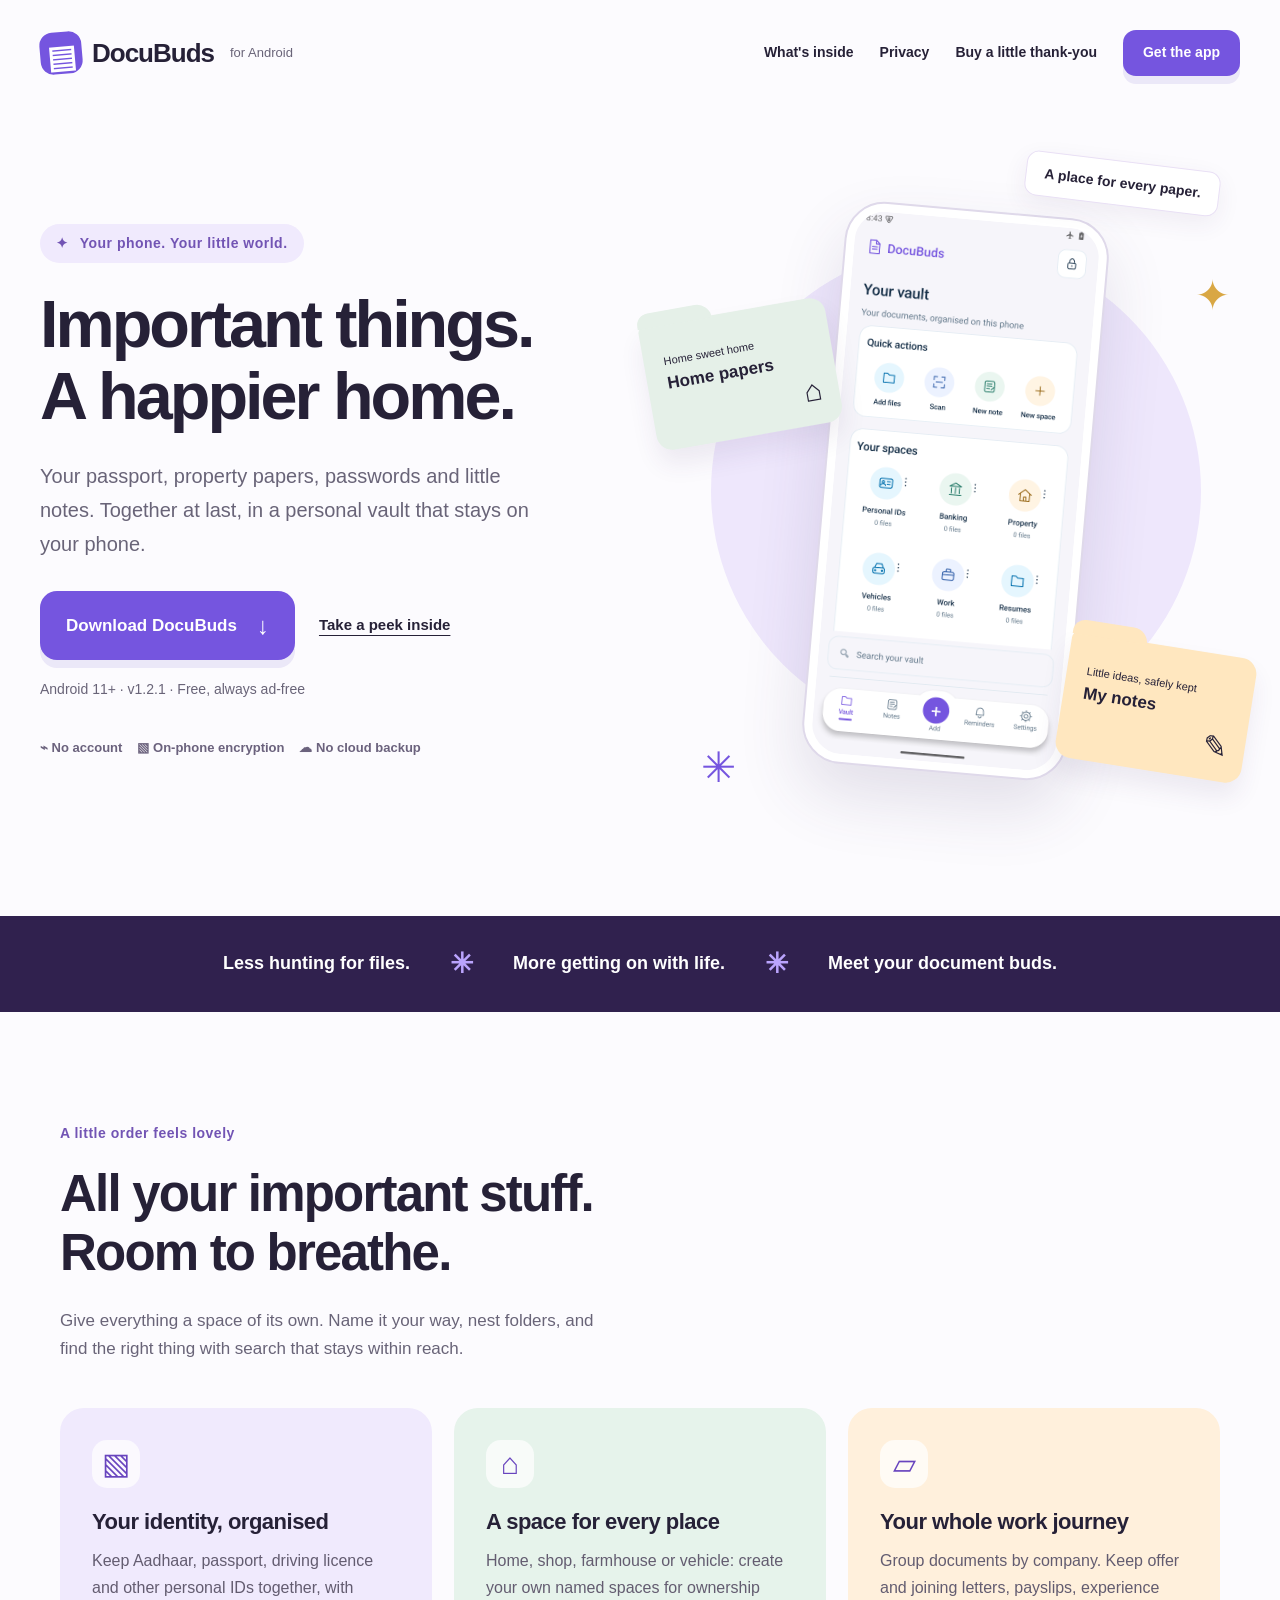
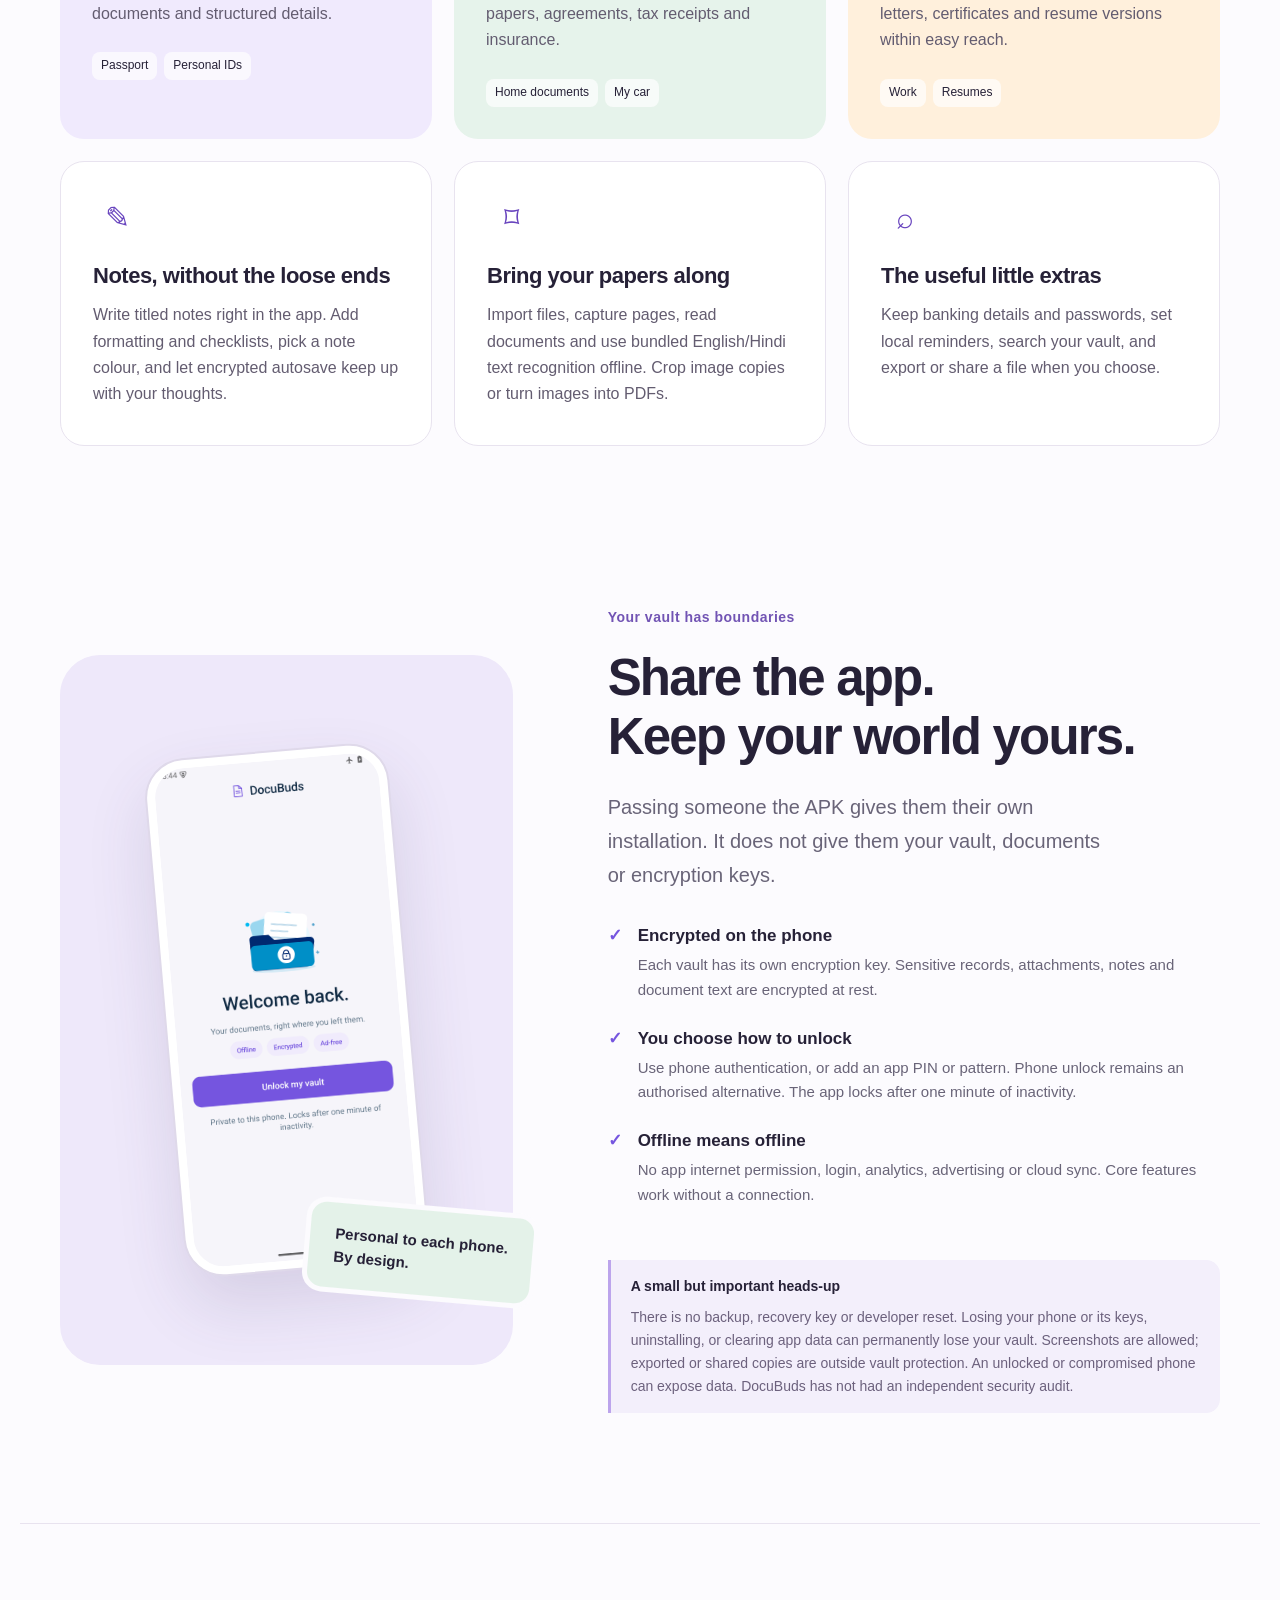
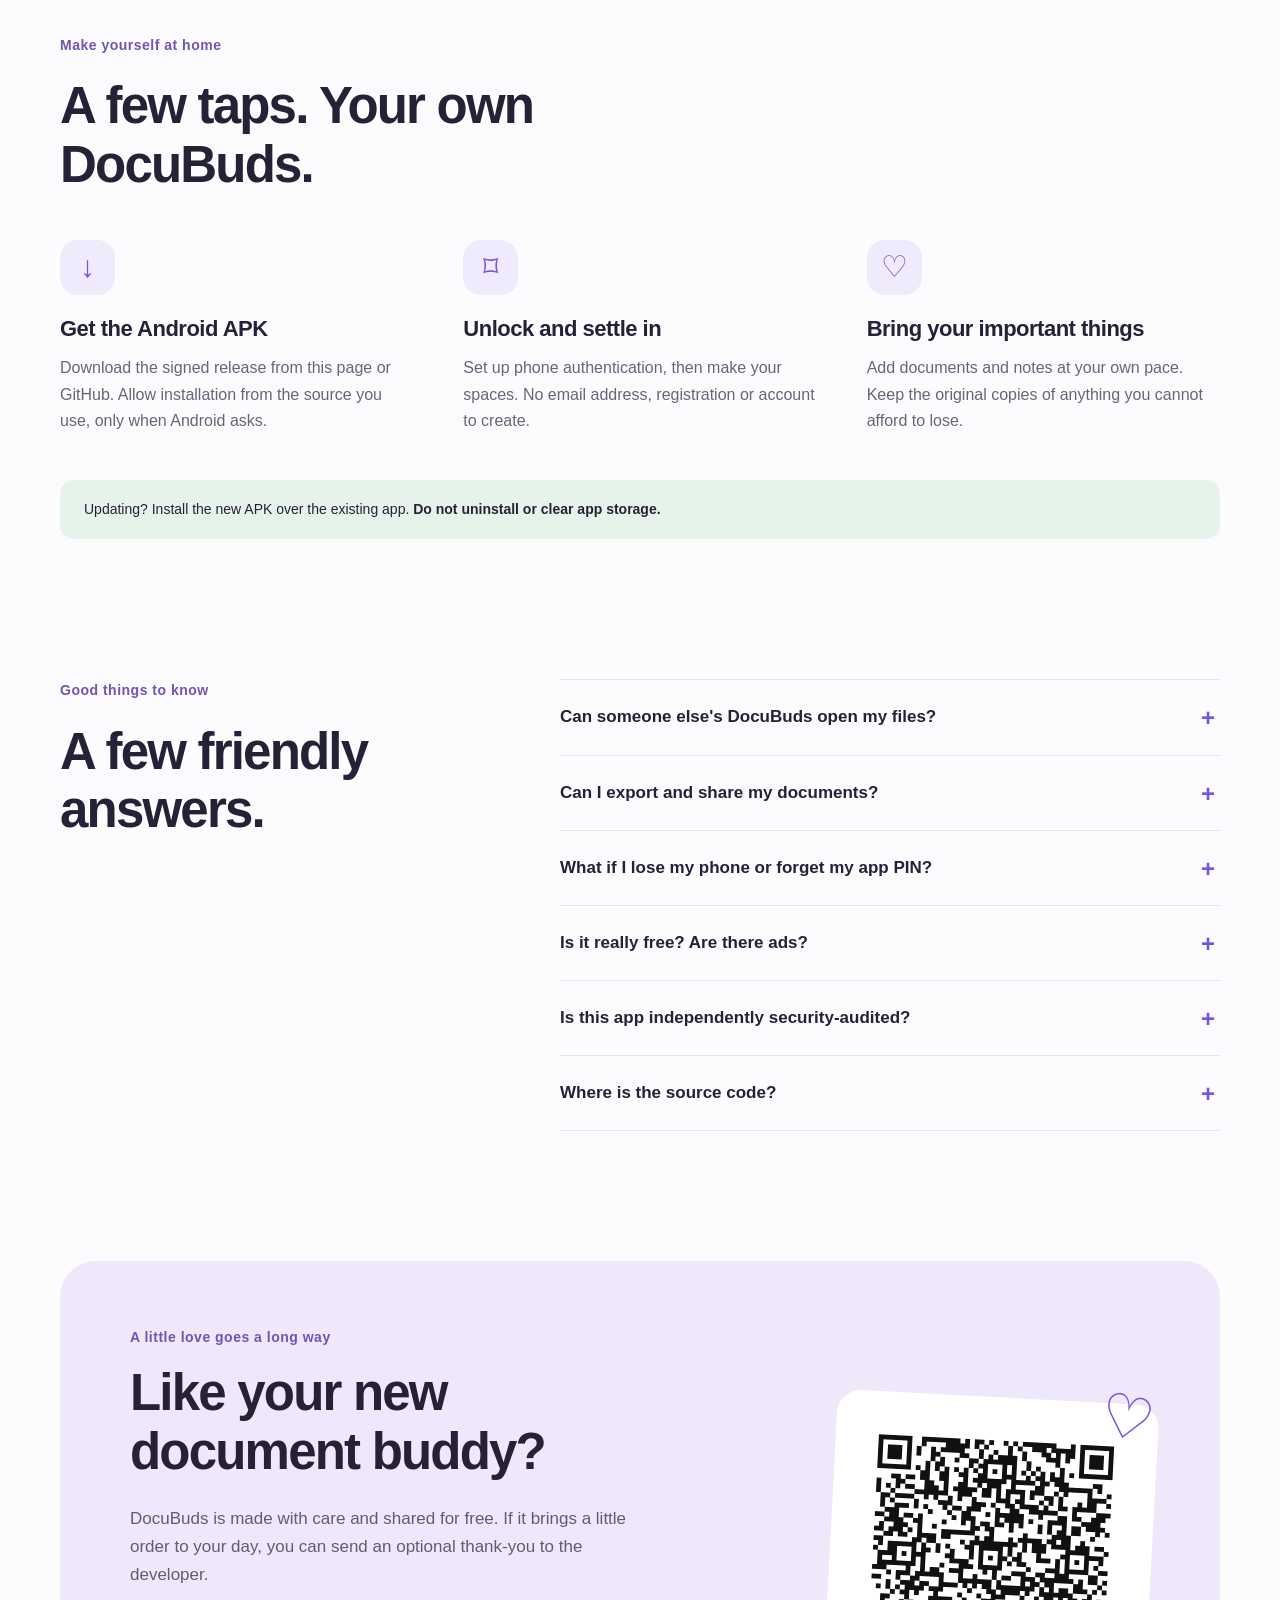
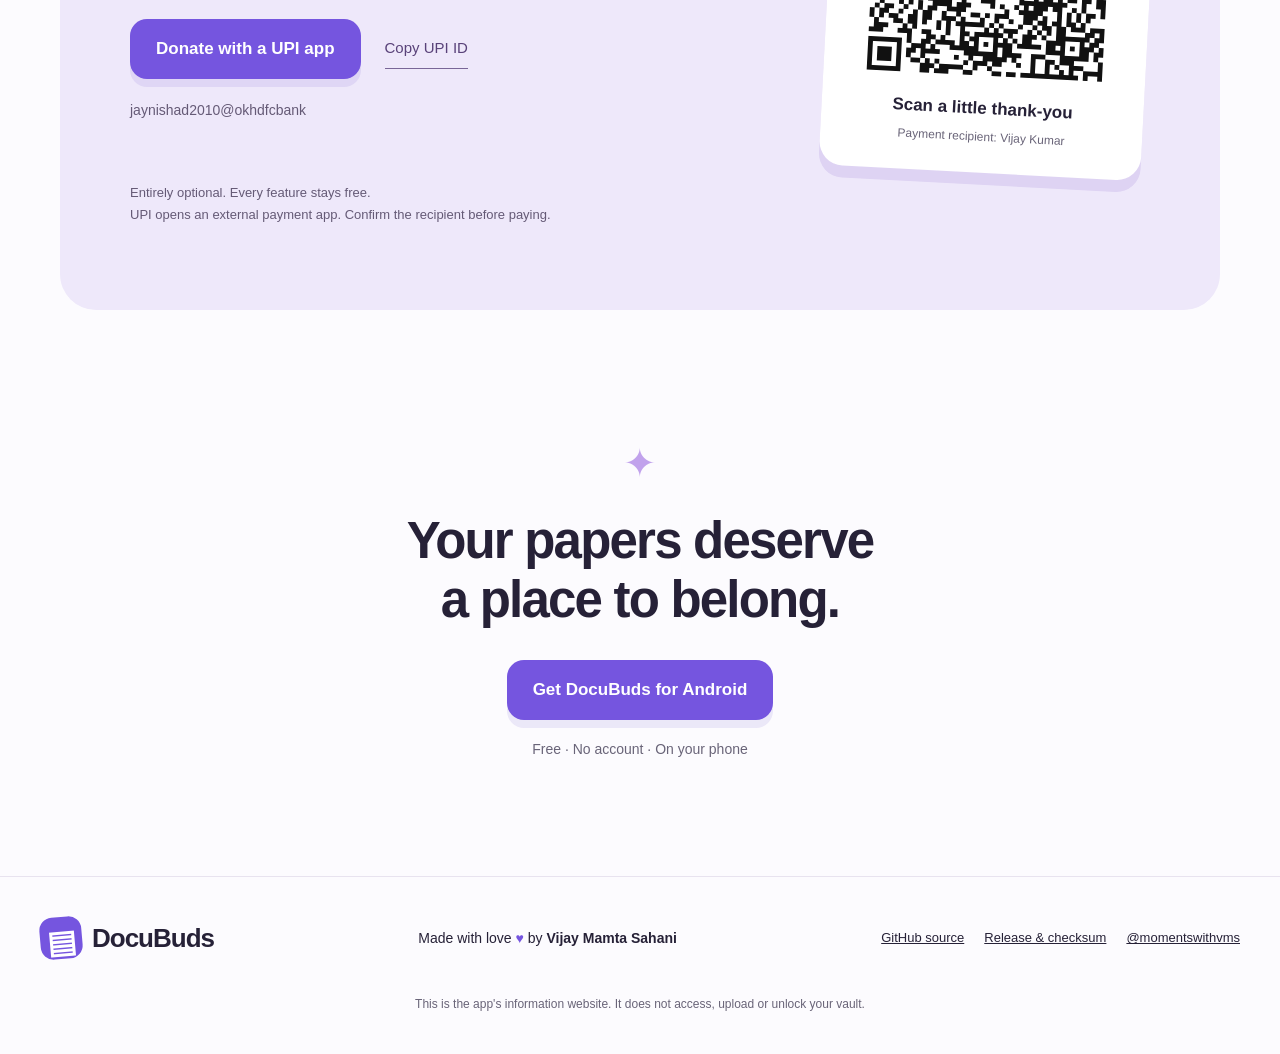
==== index.html @ 83941157 "Add playful DocuBuds landing page and public project information" ====
<!doctype html>
<html lang="en"><head><meta charset="utf-8"><meta name="viewport" content="width=device-width,initial-scale=1"><meta name="theme-color" content="#7555df"><meta name="description" content="Meet DocuBuds, a free Android vault for documents, passwords and notes. Encrypted on your phone. No account, ads or cloud backup."><title>DocuBuds — A little home for your important things</title><link rel="stylesheet" href="style.css"></head>
<body><header><a class="brand" href="#"><span class="logo" aria-hidden="true">▤</span>DocuBuds<span class="android">for Android</span></a><nav aria-label="Main navigation"><a href="#inside">What's inside</a><a href="#privacy">Privacy</a><a href="#support">Buy a little thank-you</a><a class="button small" href="https://github.com/vijayxprty/secured-documents-app/releases/download/v1.2.1/DocuBuds-1.2.1.apk">Get the app</a></nav></header>
<main><section class="hero"><div class="hero-copy"><span class="eyebrow"><span aria-hidden="true">✦</span> Your phone. Your little world.</span><h1>Important things.<br>A happier home.</h1><p class="lead">Your passport, property papers, passwords and little notes. Together at last, in a personal vault that stays on your phone.</p><div class="actions"><a class="button" href="https://github.com/vijayxprty/secured-documents-app/releases/download/v1.2.1/DocuBuds-1.2.1.apk">Download DocuBuds <span class="download" aria-hidden="true">↓</span></a><a class="text-link" href="#inside">Take a peek inside</a></div><p class="download-meta">Android 11+ · v1.2.1 · Free, always ad-free</p><div class="promise"><span>⌁ No account</span><span>▧ On-phone encryption</span><span>☁ No cloud backup</span></div></div><div class="hero-art"><div class="orbit"></div><span class="sticker sticker-one">A place for every paper.</span><div class="phone"><img src="assets/vault.png" alt="Actual DocuBuds vault screen with named spaces, sticky search and floating purple navigation" width="1080" height="2400"></div><div class="folder folder-one"><span>Home sweet home</span><b>Home papers</b><i aria-hidden="true">⌂</i></div><div class="folder folder-two"><span>Little ideas, safely kept</span><b>My notes</b><i aria-hidden="true">✎</i></div><span class="spark spark-one" aria-hidden="true">✳</span><span class="spark spark-two" aria-hidden="true">✦</span></div></section>
<div class="ribbon"><span>Less hunting for files.</span><span aria-hidden="true">✳</span><span>More getting on with life.</span><span aria-hidden="true">✳</span><span>Meet your document buds.</span></div>
<section id="inside" class="inside section"><div class="section-heading"><span class="eyebrow">A little order feels lovely</span><h2>All your important stuff.<br>Room to breathe.</h2><p>Give everything a space of its own. Name it your way, nest folders, and find the right thing with search that stays within reach.</p></div><div class="feature-grid"><article class="feature lavender"><span class="feature-icon" aria-hidden="true">▧</span><h3>Your identity, organised</h3><p>Keep Aadhaar, passport, driving licence and other personal IDs together, with documents and structured details.</p><div class="mini-tags"><span>Passport</span><span>Personal IDs</span></div></article><article class="feature mint"><span class="feature-icon" aria-hidden="true">⌂</span><h3>A space for every place</h3><p>Home, shop, farmhouse or vehicle: create your own named spaces for ownership papers, agreements, tax receipts and insurance.</p><div class="mini-tags"><span>Home documents</span><span>My car</span></div></article><article class="feature peach"><span class="feature-icon" aria-hidden="true">▱</span><h3>Your whole work journey</h3><p>Group documents by company. Keep offer and joining letters, payslips, experience letters, certificates and resume versions within easy reach.</p><div class="mini-tags"><span>Work</span><span>Resumes</span></div></article><article class="feature white"><span class="feature-icon" aria-hidden="true">✎</span><h3>Notes, without the loose ends</h3><p>Write titled notes right in the app. Add formatting and checklists, pick a note colour, and let encrypted autosave keep up with your thoughts.</p></article><article class="feature white"><span class="feature-icon" aria-hidden="true">⌑</span><h3>Bring your papers along</h3><p>Import files, capture pages, read documents and use bundled English/Hindi text recognition offline. Crop image copies or turn images into PDFs.</p></article><article class="feature white"><span class="feature-icon" aria-hidden="true">⌕</span><h3>The useful little extras</h3><p>Keep banking details and passwords, set local reminders, search your vault, and export or share a file when you choose.</p></article></div></section>
<section id="privacy" class="privacy section"><div class="privacy-art"><div class="phone phone-lock"><img src="assets/lock.png" alt="DocuBuds centred lock screen with phone authentication and one-minute inactivity lock" width="1080" height="2400" loading="lazy"></div><span class="privacy-stamp">Personal to each phone.<br>By design.</span></div><div class="privacy-copy"><span class="eyebrow">Your vault has boundaries</span><h2>Share the app.<br>Keep your world yours.</h2><p class="lead">Passing someone the APK gives them their own installation. It does not give them your vault, documents or encryption keys.</p><ul class="privacy-list"><li><b>Encrypted on the phone</b><span>Each vault has its own encryption key. Sensitive records, attachments, notes and document text are encrypted at rest.</span></li><li><b>You choose how to unlock</b><span>Use phone authentication, or add an app PIN or pattern. Phone unlock remains an authorised alternative. The app locks after one minute of inactivity.</span></li><li><b>Offline means offline</b><span>No app internet permission, login, analytics, advertising or cloud sync. Core features work without a connection.</span></li></ul><div class="honest-note"><b>A small but important heads-up</b><p>There is no backup, recovery key or developer reset. Losing your phone or its keys, uninstalling, or clearing app data can permanently lose your vault. Screenshots are allowed; exported or shared copies are outside vault protection. An unlocked or compromised phone can expose data. DocuBuds has not had an independent security audit.</p></div></div></section>
<section id="start" class="start section"><div class="section-heading"><span class="eyebrow">Make yourself at home</span><h2>A few taps. Your own DocuBuds.</h2></div><div class="steps"><article><span class="step-symbol" aria-hidden="true">↓</span><h3>Get the Android APK</h3><p>Download the signed release from this page or GitHub. Allow installation from the source you use, only when Android asks.</p></article><article><span class="step-symbol" aria-hidden="true">⌑</span><h3>Unlock and settle in</h3><p>Set up phone authentication, then make your spaces. No email address, registration or account to create.</p></article><article><span class="step-symbol" aria-hidden="true">♡</span><h3>Bring your important things</h3><p>Add documents and notes at your own pace. Keep the original copies of anything you cannot afford to lose.</p></article></div><div class="install-note">Updating? Install the new APK over the existing app. <strong>Do not uninstall or clear app storage.</strong></div></section>
<section class="faq section"><div class="section-heading"><span class="eyebrow">Good things to know</span><h2>A few friendly answers.</h2></div><div class="questions"><details><summary>Can someone else's DocuBuds open my files?</summary><p>No shared vault or universal developer key is included in the APK. Each installation creates its own vault keys. Someone with access to your unlocked phone or authentication can still access your data.</p></details><details><summary>Can I export and share my documents?</summary><p>Yes. Export local copies or use Android's share sheet. Original imported file bytes are preserved for export and sharing; the receiving app can compress, store or transmit them. Camera captures and edited copies have their own image quality limits.</p></details><details><summary>What if I lose my phone or forget my app PIN?</summary><p>Phone authentication remains an alternative to the app PIN or pattern. There is no remote reset or vault recovery service. If the phone or the required device keys are lost, your vault cannot be recovered.</p></details><details><summary>Is it really free? Are there ads?</summary><p>DocuBuds is free and ad-free. Donations are optional and do not unlock features. The app does not include a paid tier.</p></details><details><summary>Is this app independently security-audited?</summary><p>No. Release builds, lint, unit tests and selected emulator scenarios have been checked. That does not replace an independent security review or testing across physical phones.</p></details><details><summary>Where is the source code?</summary><p>The source is available in the public <a href="https://github.com/vijayxprty/secured-documents-app">secured-documents-app repository</a>. Signing keys, passwords and personal vault records are excluded. APK checksums are included with each release.</p></details></div></section>
<section id="support" class="support section"><div><span class="eyebrow">A little love goes a long way</span><h2>Like your new<br>document buddy?</h2><p>DocuBuds is made with care and shared for free. If it brings a little order to your day, you can send an optional thank-you to the developer.</p><div class="actions"><a class="button" href="upi://pay?pa=jaynishad2010%40okhdfcbank&amp;pn=Vijay%20Kumar&amp;aid=uGICAgIDQqveaLw">Donate with a UPI app</a><button id="copy-upi" class="copy-button" type="button">Copy UPI ID</button></div><p class="upi-id">jaynishad2010@okhdfcbank</p><p id="copy-status" class="copy-status" role="status" aria-live="polite"></p><p class="support-small">Entirely optional. Every feature stays free.<br>UPI opens an external payment app. Confirm the recipient before paying.</p></div><figure class="qr-card"><span class="heart" aria-hidden="true">♡</span><img src="assets/donate-qr.png" alt="Original developer donation UPI QR code" width="1140" height="1140" loading="lazy"><figcaption>Scan a little thank-you<br><span>Payment recipient: Vijay Kumar</span></figcaption></figure></section>
<section class="final-cta"><span aria-hidden="true">✦</span><h2>Your papers deserve<br>a place to belong.</h2><a class="button" href="https://github.com/vijayxprty/secured-documents-app/releases/download/v1.2.1/DocuBuds-1.2.1.apk">Get DocuBuds for Android</a><p>Free · No account · On your phone</p></section></main>
<footer><a class="brand" href="#"><span class="logo" aria-hidden="true">▤</span>DocuBuds</a><p>Made with love <span class="love">♥</span> by <b>Vijay Mamta Sahani</b></p><div><a href="https://github.com/vijayxprty/secured-documents-app">GitHub source</a><a href="https://github.com/vijayxprty/secured-documents-app/releases/tag/v1.2.1">Release & checksum</a><a href="https://www.instagram.com/momentswithvms/">@momentswithvms</a></div><small>This is the app's information website. It does not access, upload or unlock your vault.</small></footer><script src="app.js"></script></body></html>
---- style.css ----
:root{--purple:#7555df;--deep:#30214e;--ink:#262137;--muted:#696478;--lavender:#f0eafd;--mint:#e6f3eb;--peach:#fff0dc;--line:#e8e3ef}*{box-sizing:border-box}html{scroll-behavior:smooth;scroll-padding-top:100px}body{margin:0;background:#fcfbfe;color:var(--ink);font-family:ui-rounded,'Avenir Next',Avenir,'Segoe UI',sans-serif;font-size:17px;line-height:1.65}a{color:inherit}button{font:inherit}header{max-width:1320px;margin:auto;min-height:106px;padding:24px 40px;display:flex;align-items:center;justify-content:space-between;gap:28px}.brand{font-size:26px;font-weight:800;letter-spacing:-1px;text-decoration:none;display:flex;gap:10px;align-items:center}.logo{display:grid;place-items:center;background:var(--purple);color:#fff;border-radius:13px;width:42px;height:42px;font-size:31px;transform:rotate(-5deg)}.android{font-size:13px;font-weight:500;letter-spacing:0;color:var(--muted);margin-left:6px}nav{display:flex;gap:26px;align-items:center}nav a{font-size:14px;font-weight:600;text-decoration:none}.button{display:inline-flex;gap:20px;align-items:center;justify-content:center;min-height:60px;padding:15px 26px;background:var(--purple);border-radius:17px;color:#fff;text-decoration:none;font-weight:700;border:0;box-shadow:0 8px 0 #5d3cc51a;transition:transform .2s,background .2s}.button:hover{transform:translateY(-3px);background:#6141c8}.button.small{min-height:46px;padding:10px 20px;border-radius:13px}a:focus-visible,button:focus-visible,summary:focus-visible{outline:3px solid #ffb84d;outline-offset:5px}.hero{max-width:1280px;margin:auto;display:grid;grid-template-columns:1.04fr 1fr;align-items:center;min-height:810px;padding:25px 40px 65px;gap:40px}.eyebrow{display:block;color:#7254b4;font-size:14px;font-weight:750;margin-bottom:20px;letter-spacing:.5px}.hero .eyebrow{display:inline-block;padding:8px 16px;background:var(--lavender);border-radius:100px}.eyebrow span{padding-right:7px}h1{font-size:clamp(48px,5.2vw,73px);line-height:1.08;letter-spacing:-3px;font-weight:800;margin:6px 0 26px}h2{font-size:clamp(35px,4vw,51px);line-height:1.15;letter-spacing:-1.8px;margin:0 0 24px}h3{font-size:22px;line-height:1.3;letter-spacing:-.5px;margin:20px 0 12px}p{margin:0 0 20px}.lead{font-size:20px;line-height:1.7;color:var(--muted);max-width:510px}.actions{display:flex;align-items:center;gap:24px;flex-wrap:wrap;margin-top:30px}.text-link{font-size:15px;text-underline-offset:5px;font-weight:650}.download{font-size:24px}.download-meta{font-size:14px;color:var(--muted);margin-top:18px}.promise{display:flex;flex-wrap:wrap;gap:15px;margin-top:35px;font-size:13px;font-weight:650;color:#6b627d}.hero-art{position:relative;min-height:710px;display:grid;place-items:center}.orbit{position:absolute;width:490px;height:490px;background:#eee7fc;border-radius:50%;z-index:-1}.phone{width:265px;padding:8px;background:#fff;border:2px solid #dfd9ea;border-radius:40px;box-shadow:0 30px 65px #49386c24;overflow:hidden;transform:rotate(5deg)}.phone img{width:100%;height:auto;display:block;border-radius:30px}.sticker{position:absolute;background:#fff;border:1px solid #e9e0f5;padding:10px 18px;border-radius:12px;box-shadow:0 8px 25px #47316a12;z-index:2;font-size:14px;font-weight:650}.sticker-one{top:25px;right:20px;transform:rotate(7deg)}.folder{position:absolute;padding:28px 20px 16px;width:188px;height:126px;border-radius:6px 16px 16px 16px;z-index:2;box-shadow:0 15px 25px #47316a16}.folder:before{content:'';width:75px;height:15px;position:absolute;top:-13px;left:0;background:inherit;border-radius:12px 15px 0 0}.folder span{font-size:11px;display:block}.folder b{font-size:17px}.folder i{position:absolute;right:17px;bottom:10px;font-size:30px;font-style:normal}.folder-one{background:#e5f0e8;left:-24px;top:175px;transform:rotate(-10deg)}.folder-two{background:#ffe7bf;right:-10px;bottom:75px;transform:rotate(9deg)}.spark{position:absolute;color:var(--purple);font-size:42px}.spark-one{bottom:44px;left:30px}.spark-two{right:10px;top:125px;color:#d9a744}.ribbon{background:var(--deep);color:#fff;display:flex;justify-content:center;align-items:center;gap:40px;padding:25px 20px;font-size:18px;font-weight:600}.ribbon span:nth-child(even){color:#baa4fd;font-size:28px}.section{max-width:1240px;margin:auto;padding:110px 40px}.section-heading{max-width:650px;margin-bottom:45px}.section-heading p{color:var(--muted);max-width:560px}.feature-grid{display:grid;grid-template-columns:repeat(3,1fr);gap:22px}.feature{padding:32px;border-radius:24px}.feature p{font-size:16px;color:#635c70;margin-bottom:5px}.lavender{background:var(--lavender)}.mint{background:var(--mint)}.peach{background:var(--peach)}.white{border:1px solid var(--line);background:white}.feature-icon{display:grid;place-items:center;width:48px;height:48px;background:#ffffffb8;color:#6844be;border-radius:15px;font-size:30px;line-height:1}.mini-tags{display:flex;gap:7px;flex-wrap:wrap;margin-top:25px}.mini-tags span{font-size:12px;background:#ffffffb3;border-radius:8px;padding:4px 9px}.privacy{display:grid;grid-template-columns:.85fr 1.15fr;gap:95px;align-items:center;padding-top:50px}.privacy-art{background:#eee8fa;min-height:710px;border-radius:40px;display:grid;place-items:center;position:relative}.phone-lock{width:245px;transform:rotate(-5deg)}.privacy-stamp{position:absolute;bottom:65px;right:-25px;background:#e4f2e9;border:5px solid #fcfbfe;padding:20px 25px;line-height:1.5;border-radius:20px;transform:rotate(5deg);font-weight:700;font-size:15px}.privacy-list{list-style:none;margin:30px 0;padding:0}.privacy-list li{position:relative;padding:0 0 22px 30px}.privacy-list li:before{content:'✓';position:absolute;left:0;color:var(--purple);font-weight:800}.privacy-list b{display:block;font-size:17px}.privacy-list span{display:block;color:var(--muted);font-size:15px;line-height:1.65;margin-top:3px}.honest-note{border-left:3px solid #bca4ec;padding:15px 20px;background:#f3effb;border-radius:0 14px 14px 0;font-size:14px}.honest-note p{margin:8px 0 0;color:#6c617d}.start{border-top:1px solid var(--line)}.steps{display:grid;grid-template-columns:repeat(3,1fr);gap:50px}.steps p{font-size:16px;color:var(--muted)}.step-symbol{font-size:30px;color:var(--purple);background:var(--lavender);width:55px;height:55px;display:grid;place-items:center;border-radius:18px}.install-note{padding:18px 24px;background:var(--mint);border-radius:14px;font-size:14px;margin-top:26px}.faq{padding-top:30px;display:grid;grid-template-columns:.8fr 1.2fr;gap:60px}.questions{border-top:1px solid var(--line)}details{border-bottom:1px solid var(--line);padding:23px 0}summary{list-style:none;cursor:pointer;font-weight:650;padding-right:35px;position:relative;font-size:17px}summary::-webkit-details-marker{display:none}summary:after{content:'+';position:absolute;right:5px;color:var(--purple);font-size:24px;top:-5px}details[open] summary:after{content:'−'}details p{font-size:15px;color:var(--muted);margin:16px 20px 0 0}.support{display:grid;grid-template-columns:1.3fr .7fr;gap:100px;align-items:center;background:#eee8fa;border-radius:36px;padding:65px 70px;margin:20px auto 90px;max-width:1160px}.support p{max-width:520px;color:#655a76}.support .eyebrow{margin-bottom:15px}.copy-button{background:transparent;border:0;border-bottom:1px solid #796697;cursor:pointer;font-size:15px;color:#594279;padding:7px 0}.upi-id{font-size:14px;overflow-wrap:anywhere;margin-top:20px}.support-small{font-size:13px}.copy-status{font-size:13px;min-height:20px}.qr-card{margin:0;background:white;padding:24px;border-radius:24px;box-shadow:0 12px 0 #ded3f3;transform:rotate(3deg);text-align:center;position:relative}.qr-card img{display:block;width:100%;height:auto}.qr-card figcaption{font-weight:700;font-size:17px;line-height:1.6}.qr-card figcaption span{font-size:12px;color:var(--muted);font-weight:400}.heart{position:absolute;top:-35px;right:5px;font-size:60px;color:#7555df;transform:rotate(10deg)}.final-cta{text-align:center;padding:30px 20px 95px}.final-cta>span{font-size:40px;color:#c1a2ec}.final-cta h2{margin:16px 0 30px}.final-cta p{font-size:14px;color:var(--muted);margin-top:18px}footer{border-top:1px solid var(--line);padding:40px;display:flex;flex-wrap:wrap;gap:20px 35px;align-items:center;justify-content:space-between;max-width:1320px;margin:auto}footer p{font-size:14px;margin:0}.love{color:var(--purple)}footer div{display:flex;gap:20px;font-size:13px}footer small{flex-basis:100%;color:var(--muted);font-size:12px;text-align:center;margin-top:15px}@media(min-width:1450px){.hero{min-height:880px}}@media(max-width:1050px){nav{gap:16px}nav a:not(.button){display:none}.hero{gap:15px;padding:20px 30px 65px}.hero-art{min-height:650px}.orbit{width:350px;height:350px}.folder{width:145px;height:105px;padding:20px 14px}.folder span{font-size:10px}.folder b{font-size:14px}.folder-one{left:-5px;top:160px}.folder-two{right:-5px;bottom:45px}.phone{width:235px}.sticker-one{right:0;top:0}.feature-grid{grid-template-columns:repeat(2,1fr)}.privacy{gap:50px}.privacy-art{min-height:650px}.privacy-stamp{right:-10px}.support{margin:15px 30px 65px;gap:45px;padding:45px}.ribbon{gap:20px;font-size:15px}}@media(max-width:700px){header{padding:20px;min-height:90px}.brand{font-size:23px}.android{display:none}.button.small{font-size:13px;padding:10px 15px}.hero{grid-template-columns:1fr;padding:30px 24px 50px;gap:25px}.hero-copy{text-align:center}.hero .eyebrow{font-size:12px}h1{font-size:49px;letter-spacing:-2px}.lead{font-size:18px;margin-left:auto;margin-right:auto}.actions{justify-content:center;gap:20px}.promise{justify-content:center;font-size:12px;gap:12px;margin-top:25px}.hero-art{min-height:610px;max-width:380px;width:100%;margin:auto}.phone{width:230px}.folder-one{left:-5px;top:135px}.folder-two{right:-4px;bottom:45px}.sticker-one{font-size:12px;top:5px}.spark-two{right:0}.spark-one{left:5px}.ribbon{gap:14px;font-size:14px;text-align:center}.ribbon span:nth-last-child(-n+2){display:none}.section{padding:65px 24px}.section-heading{margin-bottom:30px}h2{font-size:36px}.feature-grid{grid-template-columns:1fr;gap:16px}.feature{padding:27px}.privacy{grid-template-columns:1fr;gap:40px;padding-top:15px}.privacy-art{min-height:610px;max-width:380px;width:100%;margin:auto;order:2}.privacy-copy{order:1}.privacy .lead{margin-left:0}.phone-lock{width:225px}.privacy-stamp{bottom:30px;right:-3px}.steps{grid-template-columns:1fr;gap:25px}.steps article{position:relative;padding-left:76px}.step-symbol{position:absolute;left:0;top:20px}.steps h3{margin-top:15px}.faq{grid-template-columns:1fr;gap:0;padding-top:10px}.support{grid-template-columns:1fr;gap:45px;padding:35px 25px;margin:10px 18px 60px;border-radius:25px}.support .actions{justify-content:flex-start}.qr-card{max-width:250px;width:100%;margin:auto}.final-cta{padding-bottom:60px}footer{padding:30px 24px;justify-content:center;text-align:center}footer div{justify-content:center;flex-wrap:wrap;gap:15px}.download-meta{font-size:12px}}@media(prefers-reduced-motion:reduce){html{scroll-behavior:auto}*{transition:none!important}}
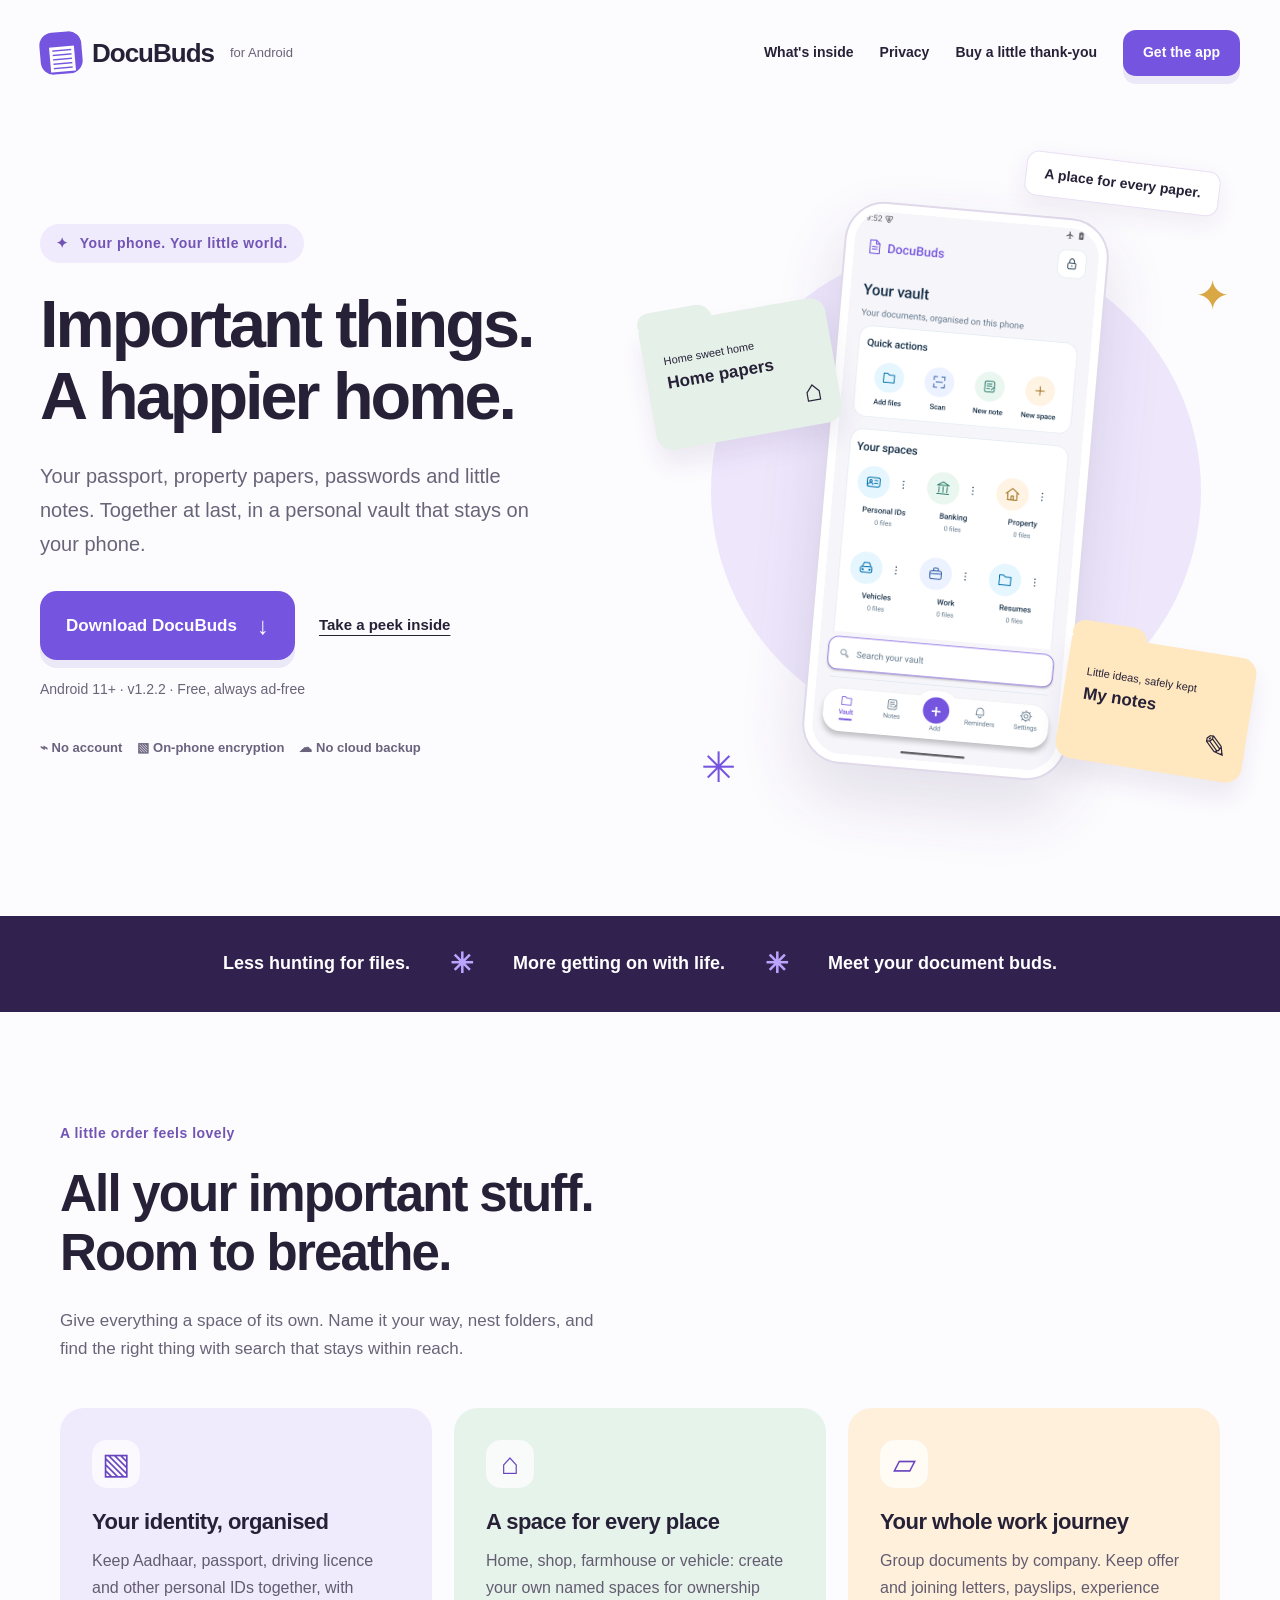
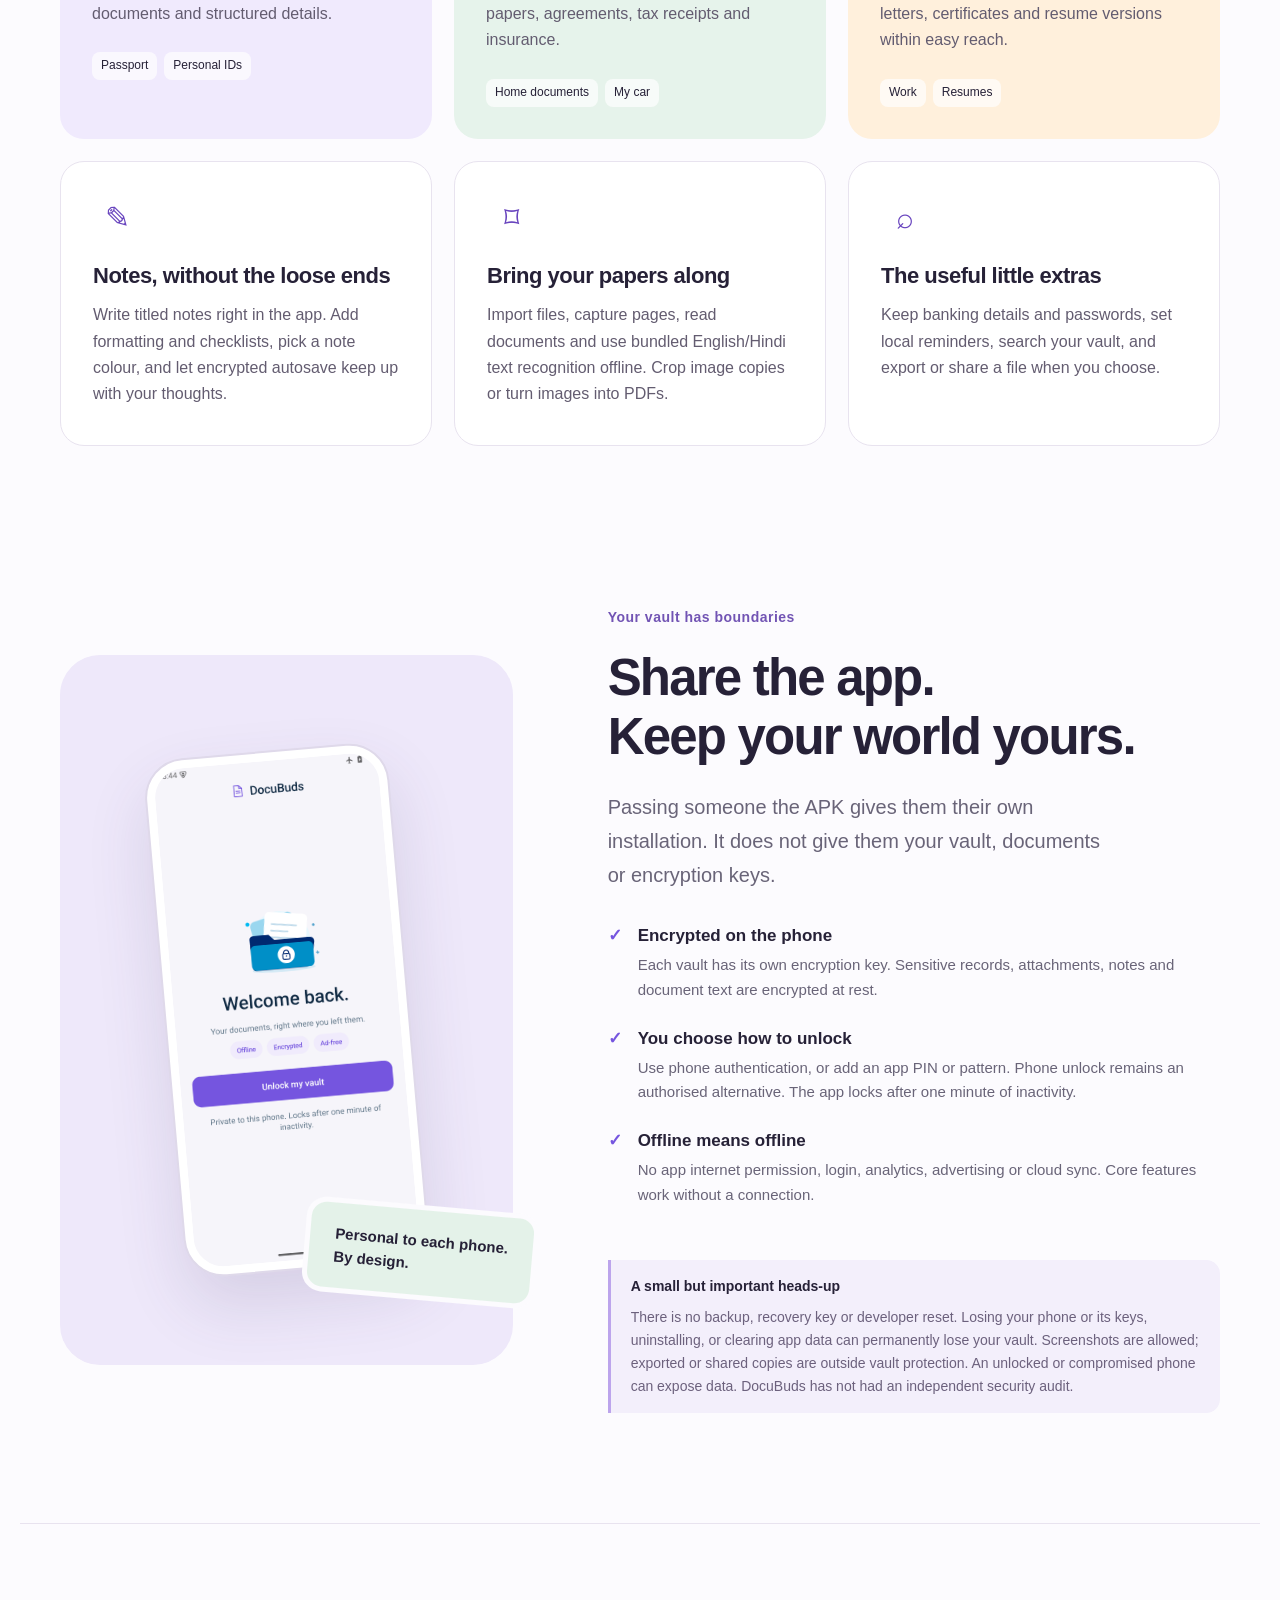
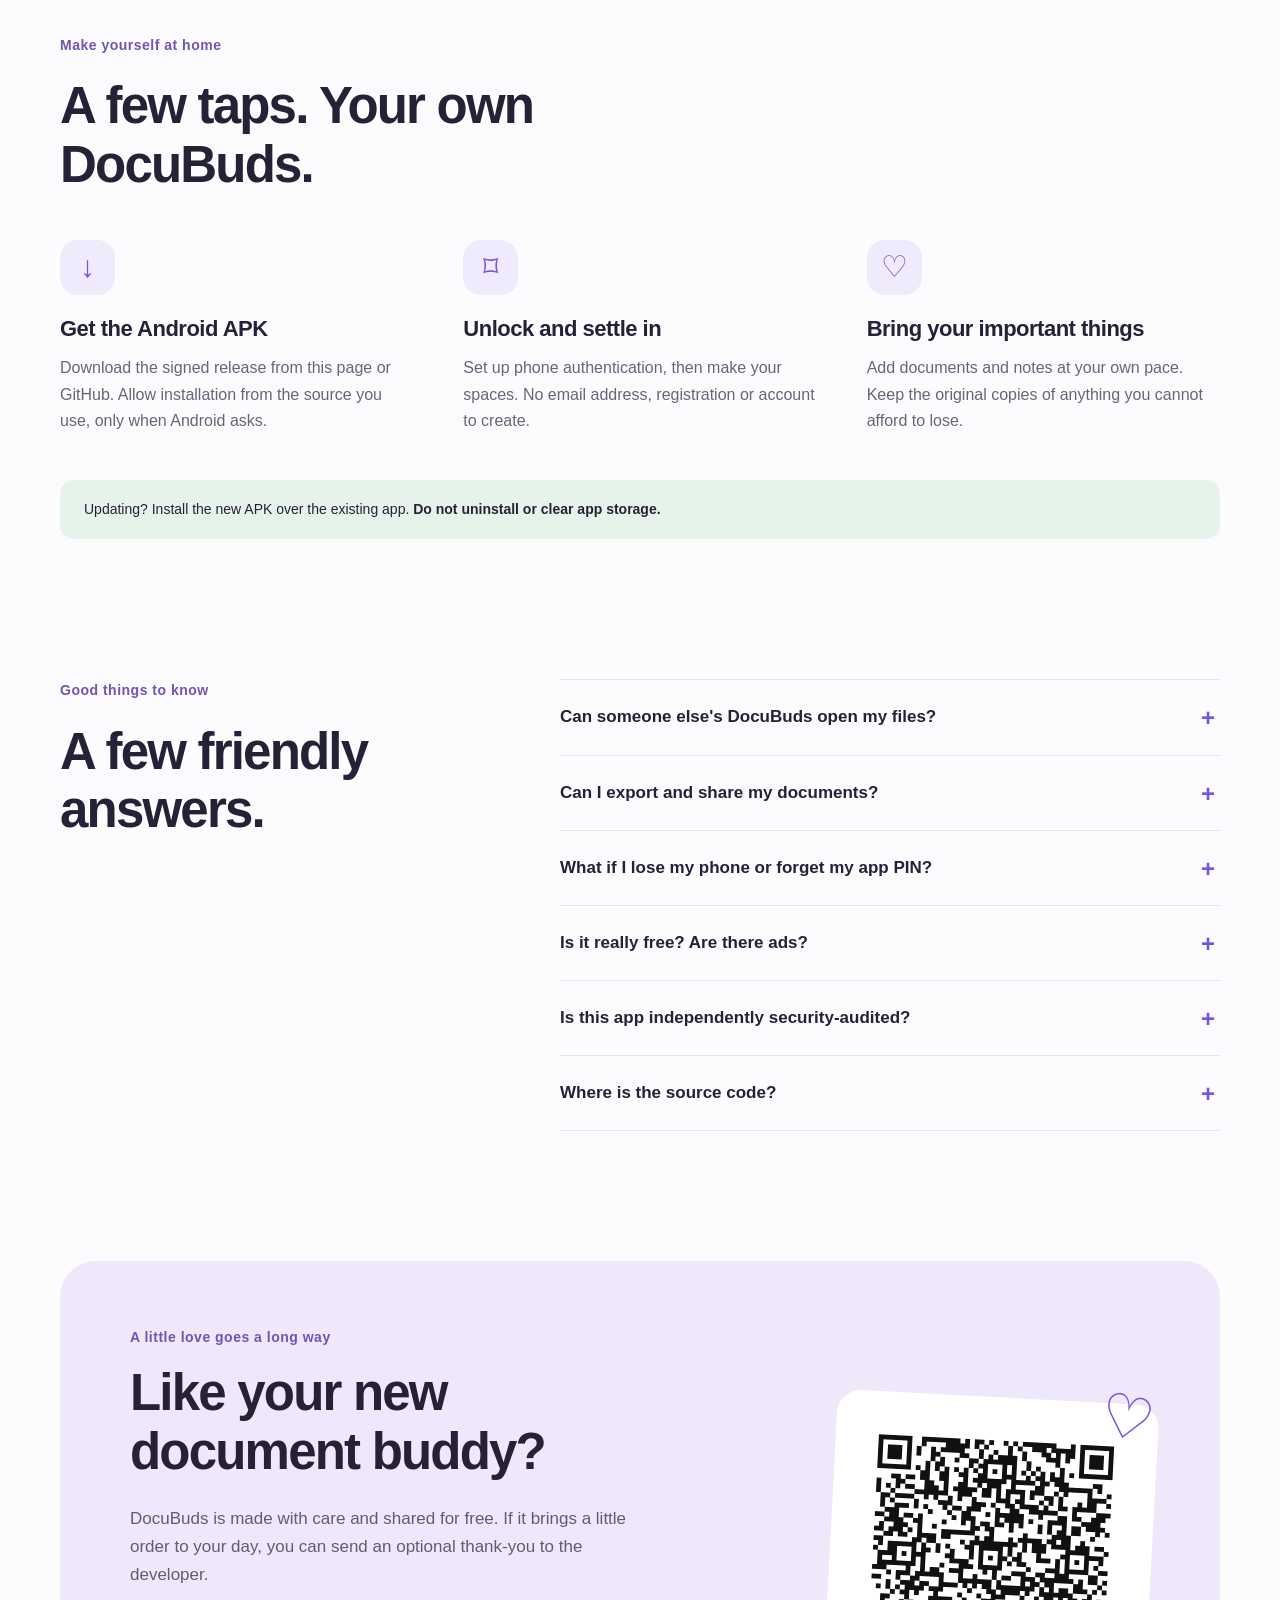
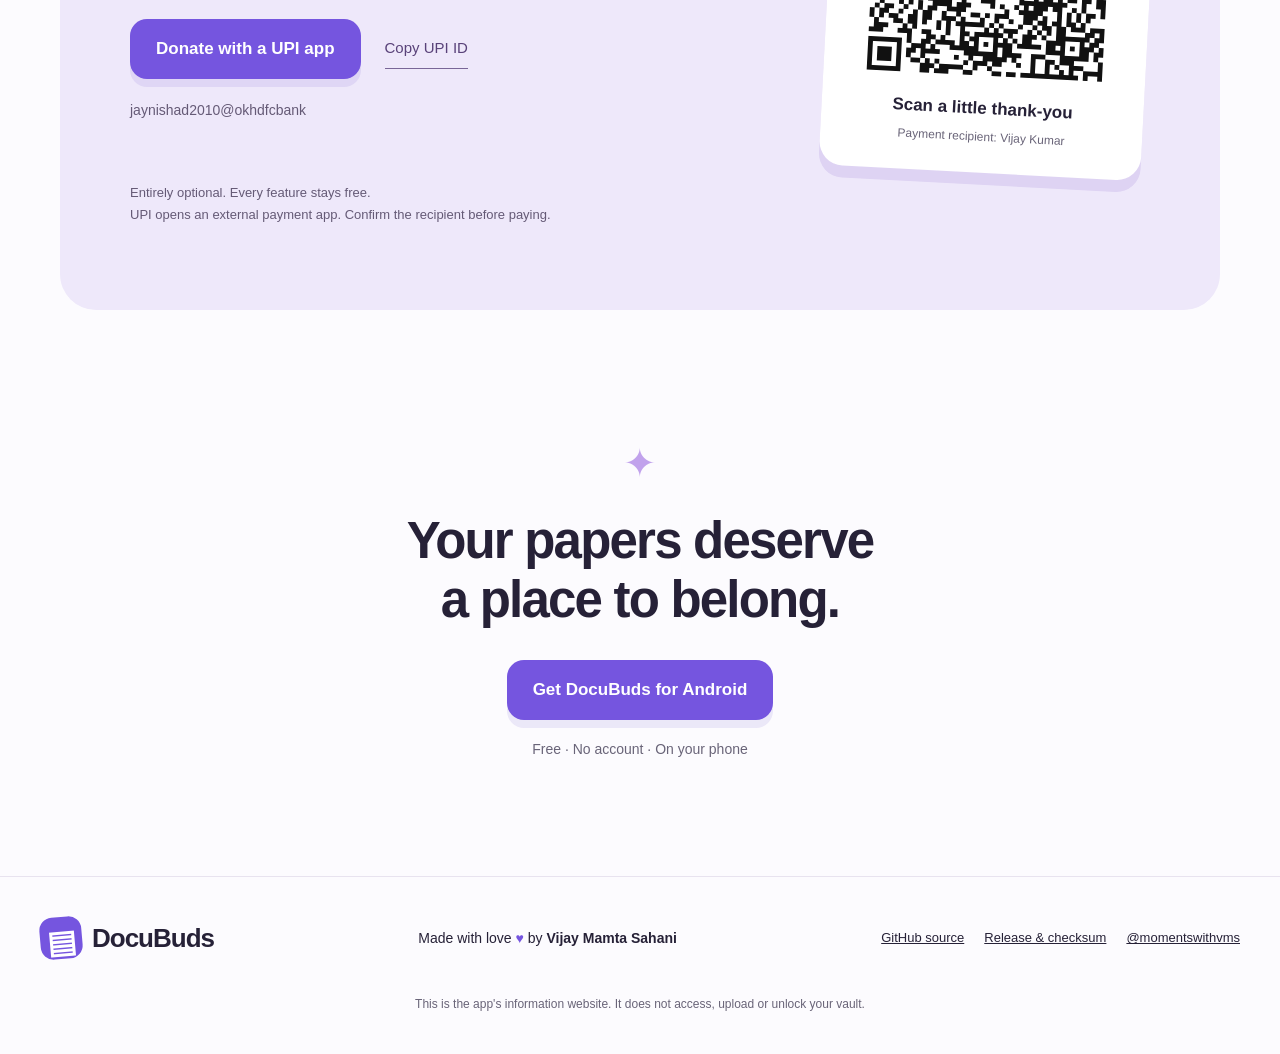
==== commit 2e526799: "Improve search emphasis, space menus and flexible note cards" ====
--- a/index.html
+++ b/index.html
@@ -1,12 +1,12 @@
 <!doctype html>
 <html lang="en"><head><meta charset="utf-8"><meta name="viewport" content="width=device-width,initial-scale=1"><meta name="theme-color" content="#7555df"><meta name="description" content="Meet DocuBuds, a free Android vault for documents, passwords and notes. Encrypted on your phone. No account, ads or cloud backup."><title>DocuBuds — A little home for your important things</title><link rel="stylesheet" href="style.css"></head>
-<body><header><a class="brand" href="#"><span class="logo" aria-hidden="true">▤</span>DocuBuds<span class="android">for Android</span></a><nav aria-label="Main navigation"><a href="#inside">What's inside</a><a href="#privacy">Privacy</a><a href="#support">Buy a little thank-you</a><a class="button small" href="https://github.com/vijayxprty/secured-documents-app/releases/download/v1.2.1/DocuBuds-1.2.1.apk">Get the app</a></nav></header>
-<main><section class="hero"><div class="hero-copy"><span class="eyebrow"><span aria-hidden="true">✦</span> Your phone. Your little world.</span><h1>Important things.<br>A happier home.</h1><p class="lead">Your passport, property papers, passwords and little notes. Together at last, in a personal vault that stays on your phone.</p><div class="actions"><a class="button" href="https://github.com/vijayxprty/secured-documents-app/releases/download/v1.2.1/DocuBuds-1.2.1.apk">Download DocuBuds <span class="download" aria-hidden="true">↓</span></a><a class="text-link" href="#inside">Take a peek inside</a></div><p class="download-meta">Android 11+ · v1.2.1 · Free, always ad-free</p><div class="promise"><span>⌁ No account</span><span>▧ On-phone encryption</span><span>☁ No cloud backup</span></div></div><div class="hero-art"><div class="orbit"></div><span class="sticker sticker-one">A place for every paper.</span><div class="phone"><img src="assets/vault.png" alt="Actual DocuBuds vault screen with named spaces, sticky search and floating purple navigation" width="1080" height="2400"></div><div class="folder folder-one"><span>Home sweet home</span><b>Home papers</b><i aria-hidden="true">⌂</i></div><div class="folder folder-two"><span>Little ideas, safely kept</span><b>My notes</b><i aria-hidden="true">✎</i></div><span class="spark spark-one" aria-hidden="true">✳</span><span class="spark spark-two" aria-hidden="true">✦</span></div></section>
+<body><header><a class="brand" href="#"><span class="logo" aria-hidden="true">▤</span>DocuBuds<span class="android">for Android</span></a><nav aria-label="Main navigation"><a href="#inside">What's inside</a><a href="#privacy">Privacy</a><a href="#support">Buy a little thank-you</a><a class="button small" href="https://github.com/vijayxprty/secured-documents-app/releases/download/v1.2.2/DocuBuds-1.2.2.apk">Get the app</a></nav></header>
+<main><section class="hero"><div class="hero-copy"><span class="eyebrow"><span aria-hidden="true">✦</span> Your phone. Your little world.</span><h1>Important things.<br>A happier home.</h1><p class="lead">Your passport, property papers, passwords and little notes. Together at last, in a personal vault that stays on your phone.</p><div class="actions"><a class="button" href="https://github.com/vijayxprty/secured-documents-app/releases/download/v1.2.2/DocuBuds-1.2.2.apk">Download DocuBuds <span class="download" aria-hidden="true">↓</span></a><a class="text-link" href="#inside">Take a peek inside</a></div><p class="download-meta">Android 11+ · v1.2.2 · Free, always ad-free</p><div class="promise"><span>⌁ No account</span><span>▧ On-phone encryption</span><span>☁ No cloud backup</span></div></div><div class="hero-art"><div class="orbit"></div><span class="sticker sticker-one">A place for every paper.</span><div class="phone"><img src="assets/vault.png" alt="Actual DocuBuds vault screen with named spaces, sticky search and floating purple navigation" width="1080" height="2400"></div><div class="folder folder-one"><span>Home sweet home</span><b>Home papers</b><i aria-hidden="true">⌂</i></div><div class="folder folder-two"><span>Little ideas, safely kept</span><b>My notes</b><i aria-hidden="true">✎</i></div><span class="spark spark-one" aria-hidden="true">✳</span><span class="spark spark-two" aria-hidden="true">✦</span></div></section>
 <div class="ribbon"><span>Less hunting for files.</span><span aria-hidden="true">✳</span><span>More getting on with life.</span><span aria-hidden="true">✳</span><span>Meet your document buds.</span></div>
 <section id="inside" class="inside section"><div class="section-heading"><span class="eyebrow">A little order feels lovely</span><h2>All your important stuff.<br>Room to breathe.</h2><p>Give everything a space of its own. Name it your way, nest folders, and find the right thing with search that stays within reach.</p></div><div class="feature-grid"><article class="feature lavender"><span class="feature-icon" aria-hidden="true">▧</span><h3>Your identity, organised</h3><p>Keep Aadhaar, passport, driving licence and other personal IDs together, with documents and structured details.</p><div class="mini-tags"><span>Passport</span><span>Personal IDs</span></div></article><article class="feature mint"><span class="feature-icon" aria-hidden="true">⌂</span><h3>A space for every place</h3><p>Home, shop, farmhouse or vehicle: create your own named spaces for ownership papers, agreements, tax receipts and insurance.</p><div class="mini-tags"><span>Home documents</span><span>My car</span></div></article><article class="feature peach"><span class="feature-icon" aria-hidden="true">▱</span><h3>Your whole work journey</h3><p>Group documents by company. Keep offer and joining letters, payslips, experience letters, certificates and resume versions within easy reach.</p><div class="mini-tags"><span>Work</span><span>Resumes</span></div></article><article class="feature white"><span class="feature-icon" aria-hidden="true">✎</span><h3>Notes, without the loose ends</h3><p>Write titled notes right in the app. Add formatting and checklists, pick a note colour, and let encrypted autosave keep up with your thoughts.</p></article><article class="feature white"><span class="feature-icon" aria-hidden="true">⌑</span><h3>Bring your papers along</h3><p>Import files, capture pages, read documents and use bundled English/Hindi text recognition offline. Crop image copies or turn images into PDFs.</p></article><article class="feature white"><span class="feature-icon" aria-hidden="true">⌕</span><h3>The useful little extras</h3><p>Keep banking details and passwords, set local reminders, search your vault, and export or share a file when you choose.</p></article></div></section>
 <section id="privacy" class="privacy section"><div class="privacy-art"><div class="phone phone-lock"><img src="assets/lock.png" alt="DocuBuds centred lock screen with phone authentication and one-minute inactivity lock" width="1080" height="2400" loading="lazy"></div><span class="privacy-stamp">Personal to each phone.<br>By design.</span></div><div class="privacy-copy"><span class="eyebrow">Your vault has boundaries</span><h2>Share the app.<br>Keep your world yours.</h2><p class="lead">Passing someone the APK gives them their own installation. It does not give them your vault, documents or encryption keys.</p><ul class="privacy-list"><li><b>Encrypted on the phone</b><span>Each vault has its own encryption key. Sensitive records, attachments, notes and document text are encrypted at rest.</span></li><li><b>You choose how to unlock</b><span>Use phone authentication, or add an app PIN or pattern. Phone unlock remains an authorised alternative. The app locks after one minute of inactivity.</span></li><li><b>Offline means offline</b><span>No app internet permission, login, analytics, advertising or cloud sync. Core features work without a connection.</span></li></ul><div class="honest-note"><b>A small but important heads-up</b><p>There is no backup, recovery key or developer reset. Losing your phone or its keys, uninstalling, or clearing app data can permanently lose your vault. Screenshots are allowed; exported or shared copies are outside vault protection. An unlocked or compromised phone can expose data. DocuBuds has not had an independent security audit.</p></div></div></section>
 <section id="start" class="start section"><div class="section-heading"><span class="eyebrow">Make yourself at home</span><h2>A few taps. Your own DocuBuds.</h2></div><div class="steps"><article><span class="step-symbol" aria-hidden="true">↓</span><h3>Get the Android APK</h3><p>Download the signed release from this page or GitHub. Allow installation from the source you use, only when Android asks.</p></article><article><span class="step-symbol" aria-hidden="true">⌑</span><h3>Unlock and settle in</h3><p>Set up phone authentication, then make your spaces. No email address, registration or account to create.</p></article><article><span class="step-symbol" aria-hidden="true">♡</span><h3>Bring your important things</h3><p>Add documents and notes at your own pace. Keep the original copies of anything you cannot afford to lose.</p></article></div><div class="install-note">Updating? Install the new APK over the existing app. <strong>Do not uninstall or clear app storage.</strong></div></section>
 <section class="faq section"><div class="section-heading"><span class="eyebrow">Good things to know</span><h2>A few friendly answers.</h2></div><div class="questions"><details><summary>Can someone else's DocuBuds open my files?</summary><p>No shared vault or universal developer key is included in the APK. Each installation creates its own vault keys. Someone with access to your unlocked phone or authentication can still access your data.</p></details><details><summary>Can I export and share my documents?</summary><p>Yes. Export local copies or use Android's share sheet. Original imported file bytes are preserved for export and sharing; the receiving app can compress, store or transmit them. Camera captures and edited copies have their own image quality limits.</p></details><details><summary>What if I lose my phone or forget my app PIN?</summary><p>Phone authentication remains an alternative to the app PIN or pattern. There is no remote reset or vault recovery service. If the phone or the required device keys are lost, your vault cannot be recovered.</p></details><details><summary>Is it really free? Are there ads?</summary><p>DocuBuds is free and ad-free. Donations are optional and do not unlock features. The app does not include a paid tier.</p></details><details><summary>Is this app independently security-audited?</summary><p>No. Release builds, lint, unit tests and selected emulator scenarios have been checked. That does not replace an independent security review or testing across physical phones.</p></details><details><summary>Where is the source code?</summary><p>The source is available in the public <a href="https://github.com/vijayxprty/secured-documents-app">secured-documents-app repository</a>. Signing keys, passwords and personal vault records are excluded. APK checksums are included with each release.</p></details></div></section>
 <section id="support" class="support section"><div><span class="eyebrow">A little love goes a long way</span><h2>Like your new<br>document buddy?</h2><p>DocuBuds is made with care and shared for free. If it brings a little order to your day, you can send an optional thank-you to the developer.</p><div class="actions"><a class="button" href="upi://pay?pa=jaynishad2010%40okhdfcbank&amp;pn=Vijay%20Kumar&amp;aid=uGICAgIDQqveaLw">Donate with a UPI app</a><button id="copy-upi" class="copy-button" type="button">Copy UPI ID</button></div><p class="upi-id">jaynishad2010@okhdfcbank</p><p id="copy-status" class="copy-status" role="status" aria-live="polite"></p><p class="support-small">Entirely optional. Every feature stays free.<br>UPI opens an external payment app. Confirm the recipient before paying.</p></div><figure class="qr-card"><span class="heart" aria-hidden="true">♡</span><img src="assets/donate-qr.png" alt="Original developer donation UPI QR code" width="1140" height="1140" loading="lazy"><figcaption>Scan a little thank-you<br><span>Payment recipient: Vijay Kumar</span></figcaption></figure></section>
-<section class="final-cta"><span aria-hidden="true">✦</span><h2>Your papers deserve<br>a place to belong.</h2><a class="button" href="https://github.com/vijayxprty/secured-documents-app/releases/download/v1.2.1/DocuBuds-1.2.1.apk">Get DocuBuds for Android</a><p>Free · No account · On your phone</p></section></main>
-<footer><a class="brand" href="#"><span class="logo" aria-hidden="true">▤</span>DocuBuds</a><p>Made with love <span class="love">♥</span> by <b>Vijay Mamta Sahani</b></p><div><a href="https://github.com/vijayxprty/secured-documents-app">GitHub source</a><a href="https://github.com/vijayxprty/secured-documents-app/releases/tag/v1.2.1">Release & checksum</a><a href="https://www.instagram.com/momentswithvms/">@momentswithvms</a></div><small>This is the app's information website. It does not access, upload or unlock your vault.</small></footer><script src="app.js"></script></body></html>
+<section class="final-cta"><span aria-hidden="true">✦</span><h2>Your papers deserve<br>a place to belong.</h2><a class="button" href="https://github.com/vijayxprty/secured-documents-app/releases/download/v1.2.2/DocuBuds-1.2.2.apk">Get DocuBuds for Android</a><p>Free · No account · On your phone</p></section></main>
+<footer><a class="brand" href="#"><span class="logo" aria-hidden="true">▤</span>DocuBuds</a><p>Made with love <span class="love">♥</span> by <b>Vijay Mamta Sahani</b></p><div><a href="https://github.com/vijayxprty/secured-documents-app">GitHub source</a><a href="https://github.com/vijayxprty/secured-documents-app/releases/tag/v1.2.2">Release & checksum</a><a href="https://www.instagram.com/momentswithvms/">@momentswithvms</a></div><small>This is the app's information website. It does not access, upload or unlock your vault.</small></footer><script src="app.js"></script></body></html>
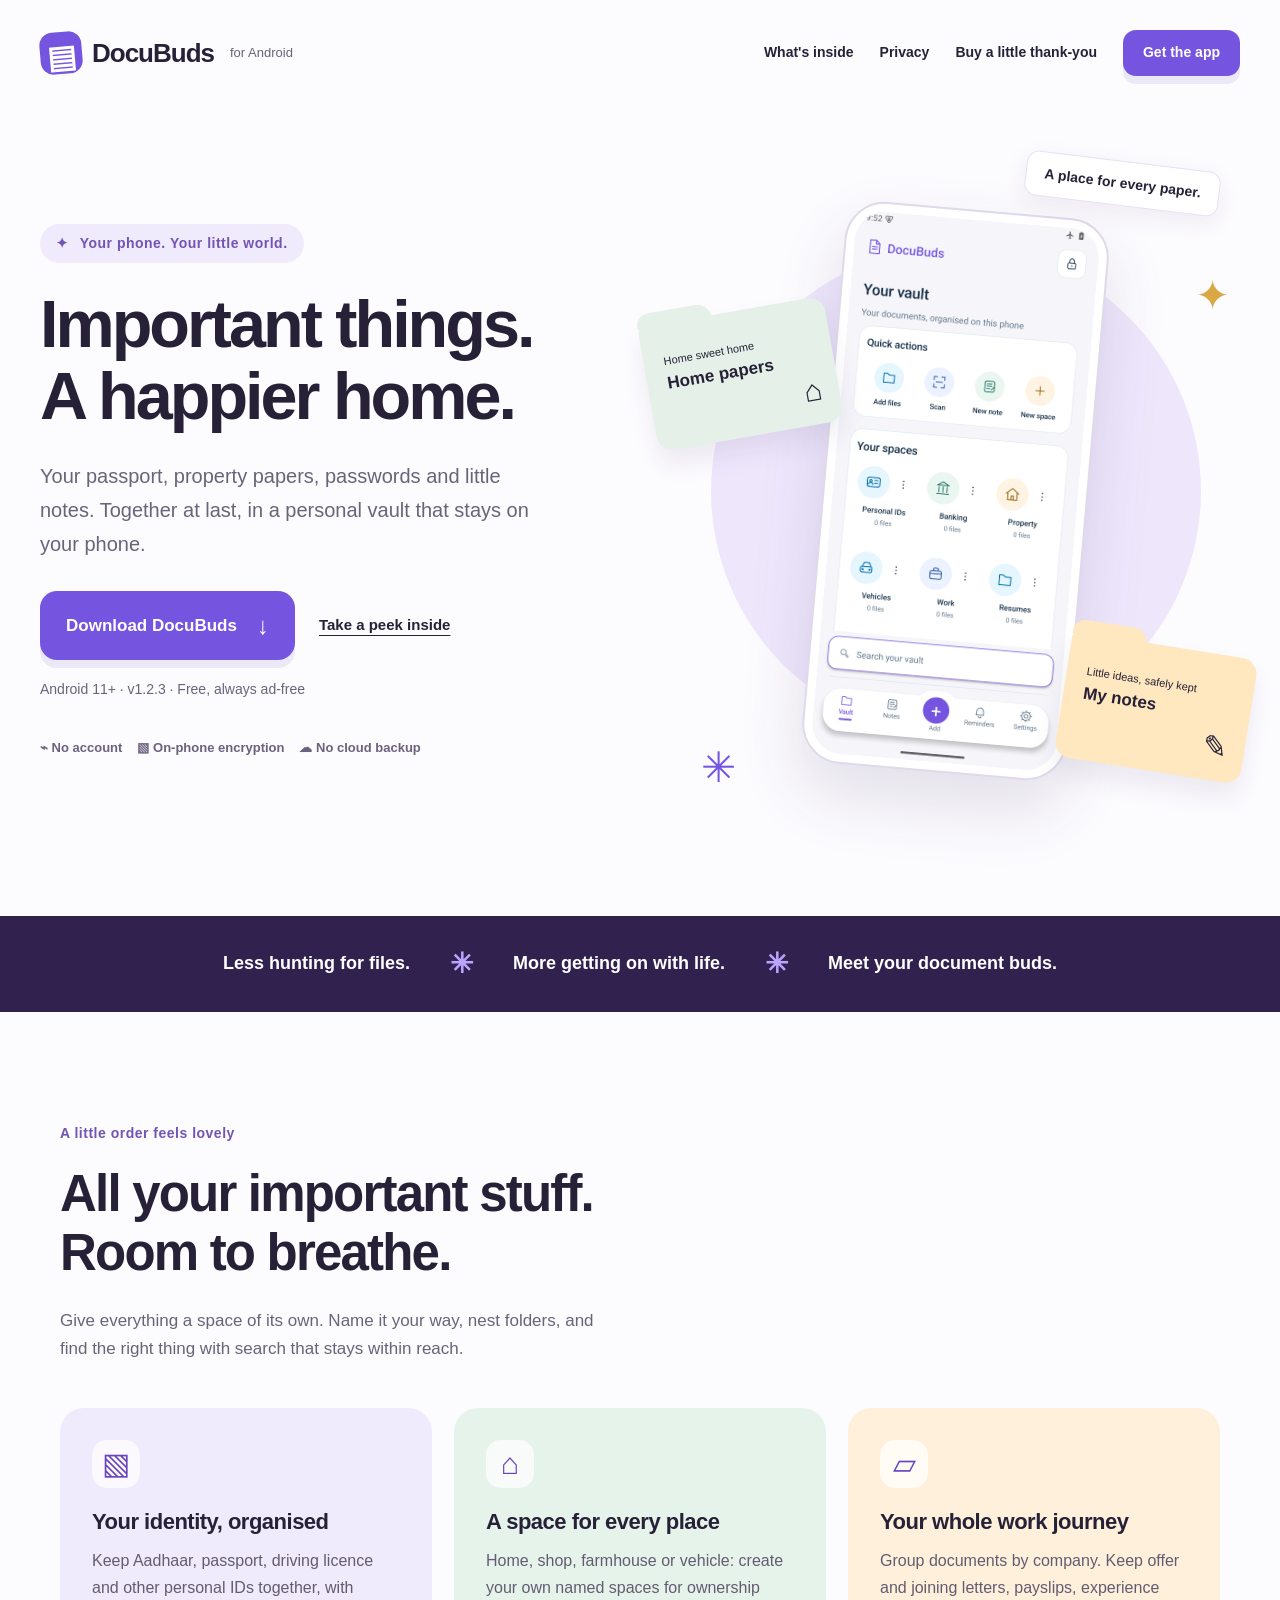
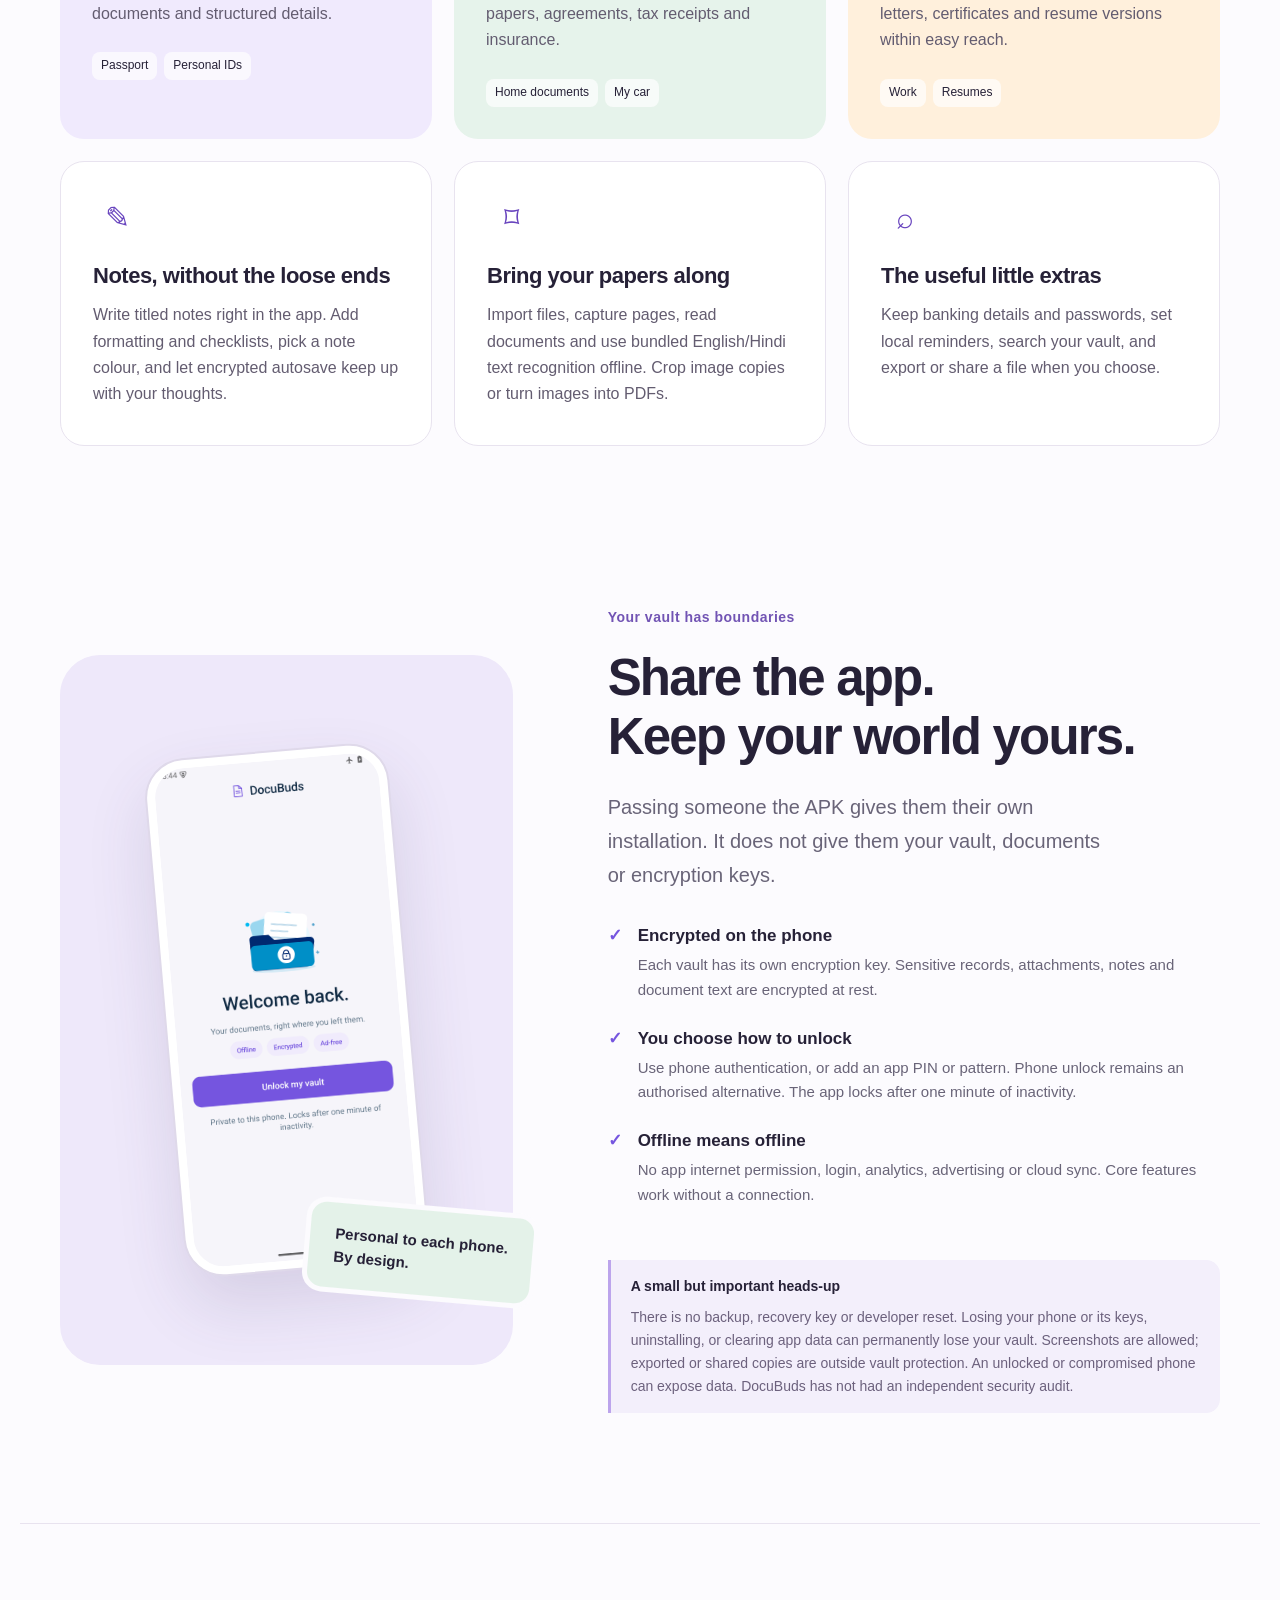
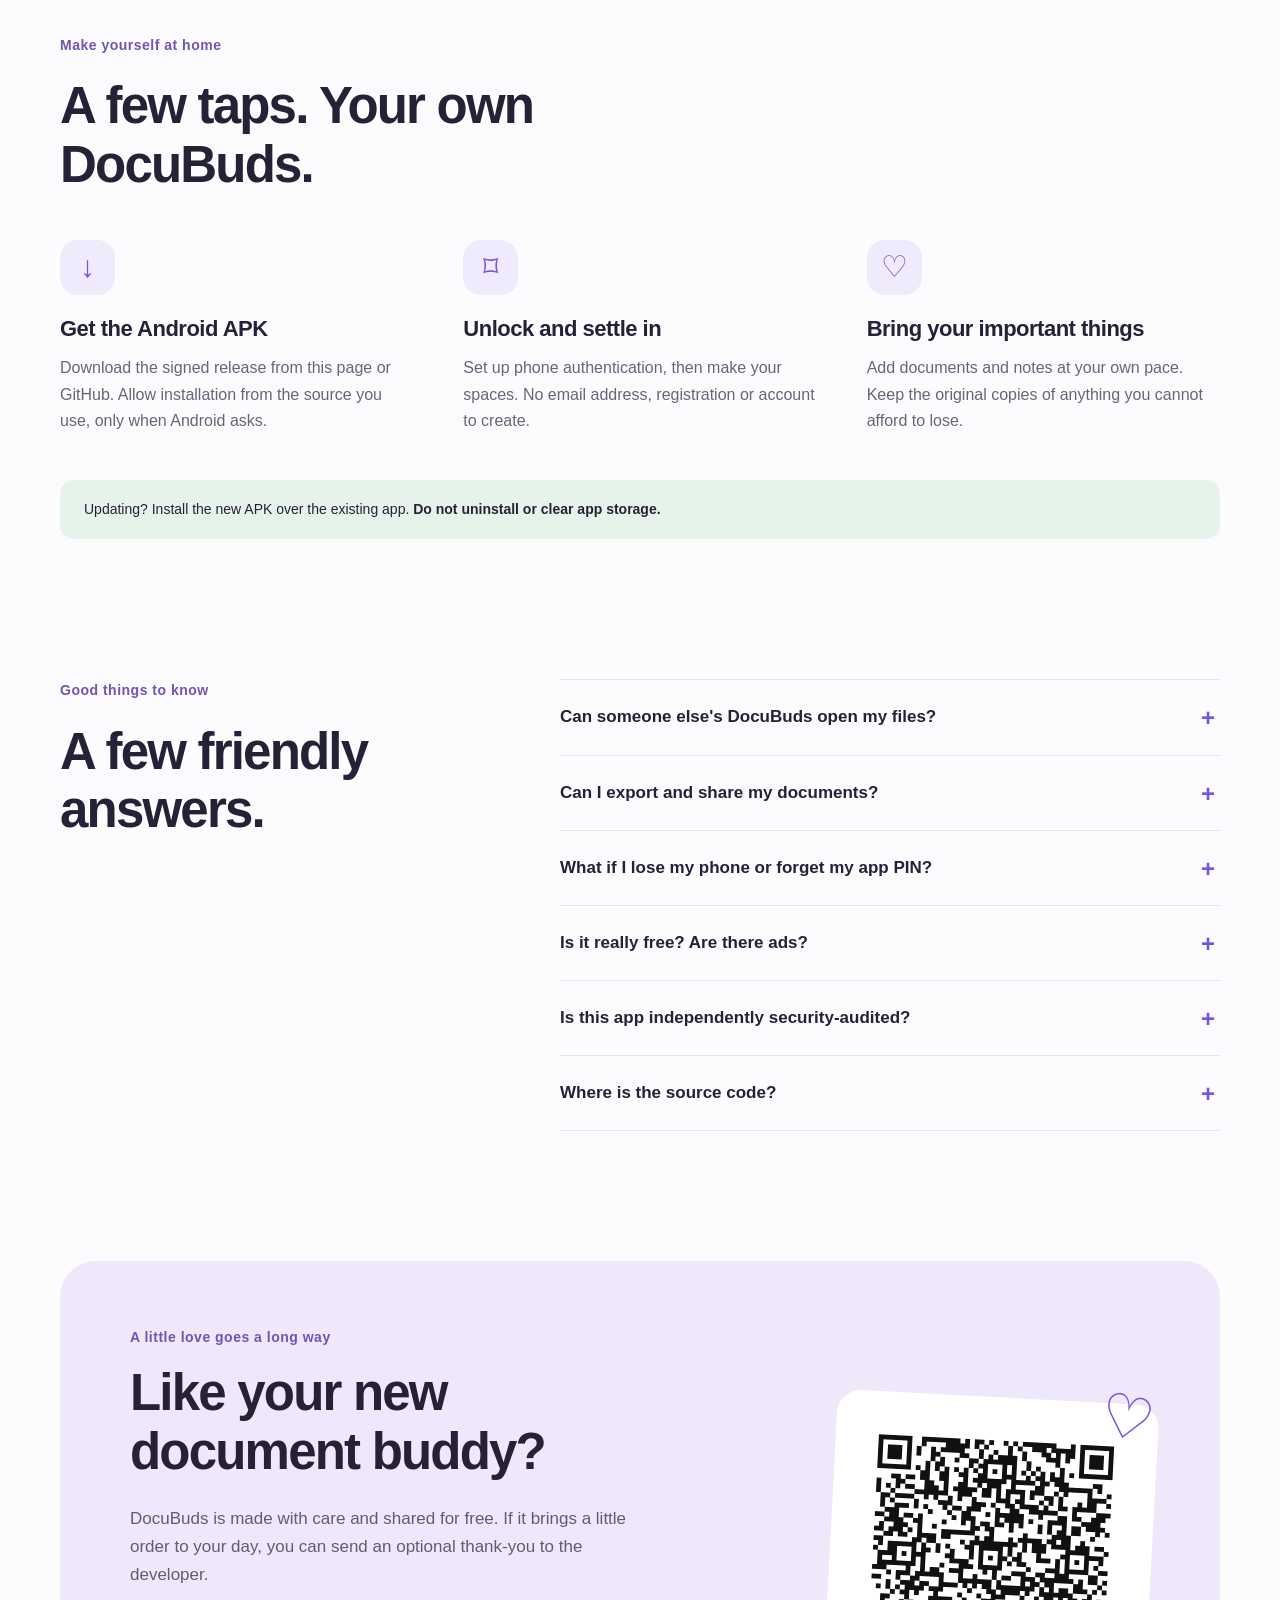
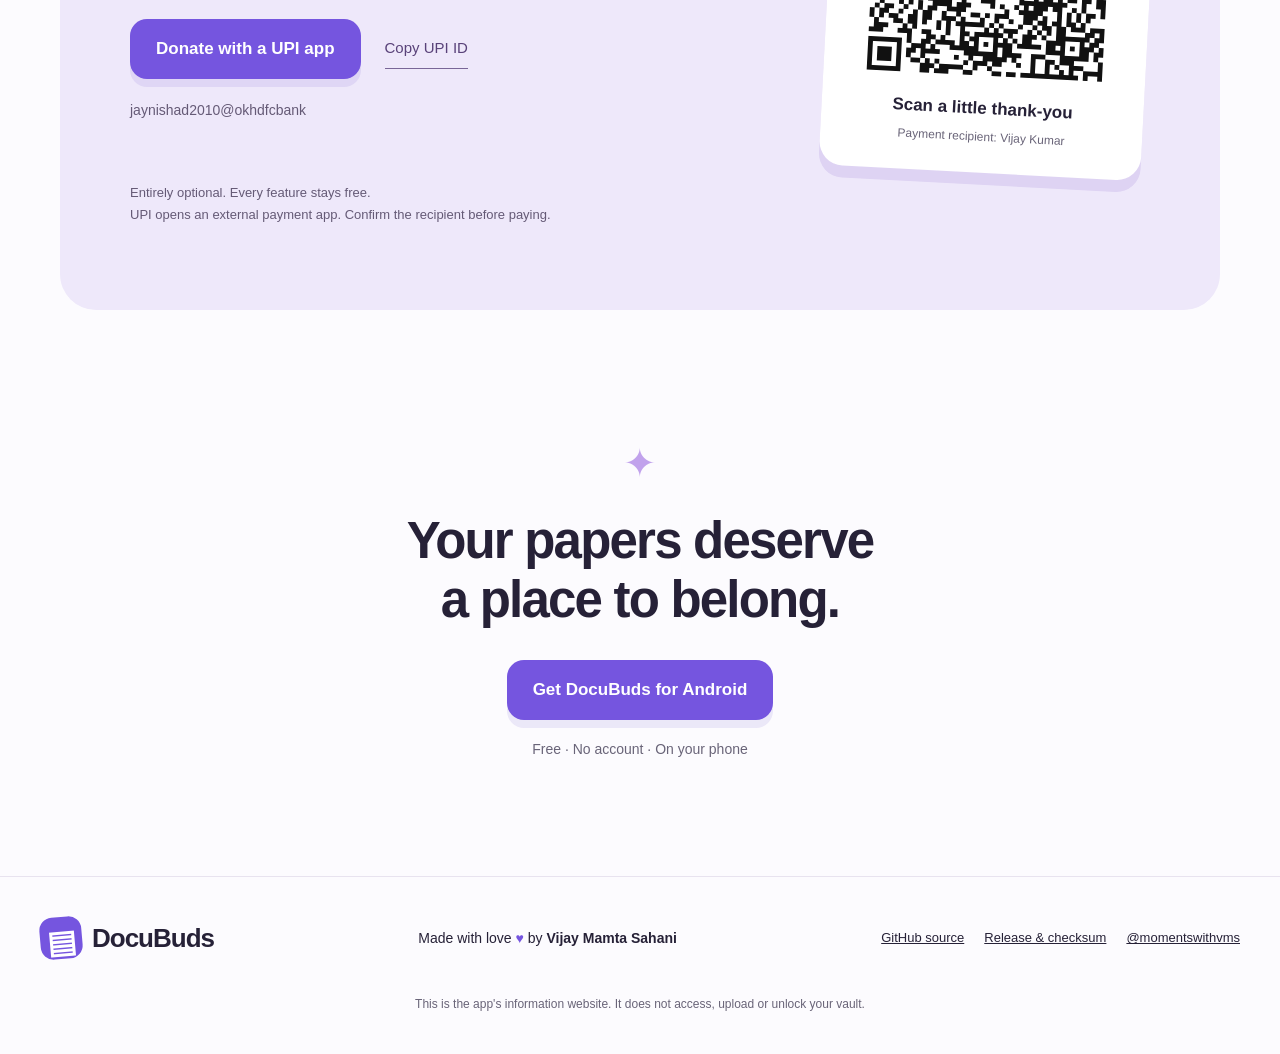
==== commit e46bd134: "Tighten visible gap beside space menu dots" ====
--- a/index.html
+++ b/index.html
@@ -1,12 +1,12 @@
 <!doctype html>
 <html lang="en"><head><meta charset="utf-8"><meta name="viewport" content="width=device-width,initial-scale=1"><meta name="theme-color" content="#7555df"><meta name="description" content="Meet DocuBuds, a free Android vault for documents, passwords and notes. Encrypted on your phone. No account, ads or cloud backup."><title>DocuBuds — A little home for your important things</title><link rel="stylesheet" href="style.css"></head>
-<body><header><a class="brand" href="#"><span class="logo" aria-hidden="true">▤</span>DocuBuds<span class="android">for Android</span></a><nav aria-label="Main navigation"><a href="#inside">What's inside</a><a href="#privacy">Privacy</a><a href="#support">Buy a little thank-you</a><a class="button small" href="https://github.com/vijayxprty/secured-documents-app/releases/download/v1.2.2/DocuBuds-1.2.2.apk">Get the app</a></nav></header>
-<main><section class="hero"><div class="hero-copy"><span class="eyebrow"><span aria-hidden="true">✦</span> Your phone. Your little world.</span><h1>Important things.<br>A happier home.</h1><p class="lead">Your passport, property papers, passwords and little notes. Together at last, in a personal vault that stays on your phone.</p><div class="actions"><a class="button" href="https://github.com/vijayxprty/secured-documents-app/releases/download/v1.2.2/DocuBuds-1.2.2.apk">Download DocuBuds <span class="download" aria-hidden="true">↓</span></a><a class="text-link" href="#inside">Take a peek inside</a></div><p class="download-meta">Android 11+ · v1.2.2 · Free, always ad-free</p><div class="promise"><span>⌁ No account</span><span>▧ On-phone encryption</span><span>☁ No cloud backup</span></div></div><div class="hero-art"><div class="orbit"></div><span class="sticker sticker-one">A place for every paper.</span><div class="phone"><img src="assets/vault.png" alt="Actual DocuBuds vault screen with named spaces, sticky search and floating purple navigation" width="1080" height="2400"></div><div class="folder folder-one"><span>Home sweet home</span><b>Home papers</b><i aria-hidden="true">⌂</i></div><div class="folder folder-two"><span>Little ideas, safely kept</span><b>My notes</b><i aria-hidden="true">✎</i></div><span class="spark spark-one" aria-hidden="true">✳</span><span class="spark spark-two" aria-hidden="true">✦</span></div></section>
+<body><header><a class="brand" href="#"><span class="logo" aria-hidden="true">▤</span>DocuBuds<span class="android">for Android</span></a><nav aria-label="Main navigation"><a href="#inside">What's inside</a><a href="#privacy">Privacy</a><a href="#support">Buy a little thank-you</a><a class="button small" href="https://github.com/vijayxprty/secured-documents-app/releases/download/v1.2.3/DocuBuds-1.2.3.apk">Get the app</a></nav></header>
+<main><section class="hero"><div class="hero-copy"><span class="eyebrow"><span aria-hidden="true">✦</span> Your phone. Your little world.</span><h1>Important things.<br>A happier home.</h1><p class="lead">Your passport, property papers, passwords and little notes. Together at last, in a personal vault that stays on your phone.</p><div class="actions"><a class="button" href="https://github.com/vijayxprty/secured-documents-app/releases/download/v1.2.3/DocuBuds-1.2.3.apk">Download DocuBuds <span class="download" aria-hidden="true">↓</span></a><a class="text-link" href="#inside">Take a peek inside</a></div><p class="download-meta">Android 11+ · v1.2.3 · Free, always ad-free</p><div class="promise"><span>⌁ No account</span><span>▧ On-phone encryption</span><span>☁ No cloud backup</span></div></div><div class="hero-art"><div class="orbit"></div><span class="sticker sticker-one">A place for every paper.</span><div class="phone"><img src="assets/vault.png" alt="Actual DocuBuds vault screen with named spaces, sticky search and floating purple navigation" width="1080" height="2400"></div><div class="folder folder-one"><span>Home sweet home</span><b>Home papers</b><i aria-hidden="true">⌂</i></div><div class="folder folder-two"><span>Little ideas, safely kept</span><b>My notes</b><i aria-hidden="true">✎</i></div><span class="spark spark-one" aria-hidden="true">✳</span><span class="spark spark-two" aria-hidden="true">✦</span></div></section>
 <div class="ribbon"><span>Less hunting for files.</span><span aria-hidden="true">✳</span><span>More getting on with life.</span><span aria-hidden="true">✳</span><span>Meet your document buds.</span></div>
 <section id="inside" class="inside section"><div class="section-heading"><span class="eyebrow">A little order feels lovely</span><h2>All your important stuff.<br>Room to breathe.</h2><p>Give everything a space of its own. Name it your way, nest folders, and find the right thing with search that stays within reach.</p></div><div class="feature-grid"><article class="feature lavender"><span class="feature-icon" aria-hidden="true">▧</span><h3>Your identity, organised</h3><p>Keep Aadhaar, passport, driving licence and other personal IDs together, with documents and structured details.</p><div class="mini-tags"><span>Passport</span><span>Personal IDs</span></div></article><article class="feature mint"><span class="feature-icon" aria-hidden="true">⌂</span><h3>A space for every place</h3><p>Home, shop, farmhouse or vehicle: create your own named spaces for ownership papers, agreements, tax receipts and insurance.</p><div class="mini-tags"><span>Home documents</span><span>My car</span></div></article><article class="feature peach"><span class="feature-icon" aria-hidden="true">▱</span><h3>Your whole work journey</h3><p>Group documents by company. Keep offer and joining letters, payslips, experience letters, certificates and resume versions within easy reach.</p><div class="mini-tags"><span>Work</span><span>Resumes</span></div></article><article class="feature white"><span class="feature-icon" aria-hidden="true">✎</span><h3>Notes, without the loose ends</h3><p>Write titled notes right in the app. Add formatting and checklists, pick a note colour, and let encrypted autosave keep up with your thoughts.</p></article><article class="feature white"><span class="feature-icon" aria-hidden="true">⌑</span><h3>Bring your papers along</h3><p>Import files, capture pages, read documents and use bundled English/Hindi text recognition offline. Crop image copies or turn images into PDFs.</p></article><article class="feature white"><span class="feature-icon" aria-hidden="true">⌕</span><h3>The useful little extras</h3><p>Keep banking details and passwords, set local reminders, search your vault, and export or share a file when you choose.</p></article></div></section>
 <section id="privacy" class="privacy section"><div class="privacy-art"><div class="phone phone-lock"><img src="assets/lock.png" alt="DocuBuds centred lock screen with phone authentication and one-minute inactivity lock" width="1080" height="2400" loading="lazy"></div><span class="privacy-stamp">Personal to each phone.<br>By design.</span></div><div class="privacy-copy"><span class="eyebrow">Your vault has boundaries</span><h2>Share the app.<br>Keep your world yours.</h2><p class="lead">Passing someone the APK gives them their own installation. It does not give them your vault, documents or encryption keys.</p><ul class="privacy-list"><li><b>Encrypted on the phone</b><span>Each vault has its own encryption key. Sensitive records, attachments, notes and document text are encrypted at rest.</span></li><li><b>You choose how to unlock</b><span>Use phone authentication, or add an app PIN or pattern. Phone unlock remains an authorised alternative. The app locks after one minute of inactivity.</span></li><li><b>Offline means offline</b><span>No app internet permission, login, analytics, advertising or cloud sync. Core features work without a connection.</span></li></ul><div class="honest-note"><b>A small but important heads-up</b><p>There is no backup, recovery key or developer reset. Losing your phone or its keys, uninstalling, or clearing app data can permanently lose your vault. Screenshots are allowed; exported or shared copies are outside vault protection. An unlocked or compromised phone can expose data. DocuBuds has not had an independent security audit.</p></div></div></section>
 <section id="start" class="start section"><div class="section-heading"><span class="eyebrow">Make yourself at home</span><h2>A few taps. Your own DocuBuds.</h2></div><div class="steps"><article><span class="step-symbol" aria-hidden="true">↓</span><h3>Get the Android APK</h3><p>Download the signed release from this page or GitHub. Allow installation from the source you use, only when Android asks.</p></article><article><span class="step-symbol" aria-hidden="true">⌑</span><h3>Unlock and settle in</h3><p>Set up phone authentication, then make your spaces. No email address, registration or account to create.</p></article><article><span class="step-symbol" aria-hidden="true">♡</span><h3>Bring your important things</h3><p>Add documents and notes at your own pace. Keep the original copies of anything you cannot afford to lose.</p></article></div><div class="install-note">Updating? Install the new APK over the existing app. <strong>Do not uninstall or clear app storage.</strong></div></section>
 <section class="faq section"><div class="section-heading"><span class="eyebrow">Good things to know</span><h2>A few friendly answers.</h2></div><div class="questions"><details><summary>Can someone else's DocuBuds open my files?</summary><p>No shared vault or universal developer key is included in the APK. Each installation creates its own vault keys. Someone with access to your unlocked phone or authentication can still access your data.</p></details><details><summary>Can I export and share my documents?</summary><p>Yes. Export local copies or use Android's share sheet. Original imported file bytes are preserved for export and sharing; the receiving app can compress, store or transmit them. Camera captures and edited copies have their own image quality limits.</p></details><details><summary>What if I lose my phone or forget my app PIN?</summary><p>Phone authentication remains an alternative to the app PIN or pattern. There is no remote reset or vault recovery service. If the phone or the required device keys are lost, your vault cannot be recovered.</p></details><details><summary>Is it really free? Are there ads?</summary><p>DocuBuds is free and ad-free. Donations are optional and do not unlock features. The app does not include a paid tier.</p></details><details><summary>Is this app independently security-audited?</summary><p>No. Release builds, lint, unit tests and selected emulator scenarios have been checked. That does not replace an independent security review or testing across physical phones.</p></details><details><summary>Where is the source code?</summary><p>The source is available in the public <a href="https://github.com/vijayxprty/secured-documents-app">secured-documents-app repository</a>. Signing keys, passwords and personal vault records are excluded. APK checksums are included with each release.</p></details></div></section>
 <section id="support" class="support section"><div><span class="eyebrow">A little love goes a long way</span><h2>Like your new<br>document buddy?</h2><p>DocuBuds is made with care and shared for free. If it brings a little order to your day, you can send an optional thank-you to the developer.</p><div class="actions"><a class="button" href="upi://pay?pa=jaynishad2010%40okhdfcbank&amp;pn=Vijay%20Kumar&amp;aid=uGICAgIDQqveaLw">Donate with a UPI app</a><button id="copy-upi" class="copy-button" type="button">Copy UPI ID</button></div><p class="upi-id">jaynishad2010@okhdfcbank</p><p id="copy-status" class="copy-status" role="status" aria-live="polite"></p><p class="support-small">Entirely optional. Every feature stays free.<br>UPI opens an external payment app. Confirm the recipient before paying.</p></div><figure class="qr-card"><span class="heart" aria-hidden="true">♡</span><img src="assets/donate-qr.png" alt="Original developer donation UPI QR code" width="1140" height="1140" loading="lazy"><figcaption>Scan a little thank-you<br><span>Payment recipient: Vijay Kumar</span></figcaption></figure></section>
-<section class="final-cta"><span aria-hidden="true">✦</span><h2>Your papers deserve<br>a place to belong.</h2><a class="button" href="https://github.com/vijayxprty/secured-documents-app/releases/download/v1.2.2/DocuBuds-1.2.2.apk">Get DocuBuds for Android</a><p>Free · No account · On your phone</p></section></main>
-<footer><a class="brand" href="#"><span class="logo" aria-hidden="true">▤</span>DocuBuds</a><p>Made with love <span class="love">♥</span> by <b>Vijay Mamta Sahani</b></p><div><a href="https://github.com/vijayxprty/secured-documents-app">GitHub source</a><a href="https://github.com/vijayxprty/secured-documents-app/releases/tag/v1.2.2">Release & checksum</a><a href="https://www.instagram.com/momentswithvms/">@momentswithvms</a></div><small>This is the app's information website. It does not access, upload or unlock your vault.</small></footer><script src="app.js"></script></body></html>
+<section class="final-cta"><span aria-hidden="true">✦</span><h2>Your papers deserve<br>a place to belong.</h2><a class="button" href="https://github.com/vijayxprty/secured-documents-app/releases/download/v1.2.3/DocuBuds-1.2.3.apk">Get DocuBuds for Android</a><p>Free · No account · On your phone</p></section></main>
+<footer><a class="brand" href="#"><span class="logo" aria-hidden="true">▤</span>DocuBuds</a><p>Made with love <span class="love">♥</span> by <b>Vijay Mamta Sahani</b></p><div><a href="https://github.com/vijayxprty/secured-documents-app">GitHub source</a><a href="https://github.com/vijayxprty/secured-documents-app/releases/tag/v1.2.3">Release & checksum</a><a href="https://www.instagram.com/momentswithvms/">@momentswithvms</a></div><small>This is the app's information website. It does not access, upload or unlock your vault.</small></footer><script src="app.js"></script></body></html>
